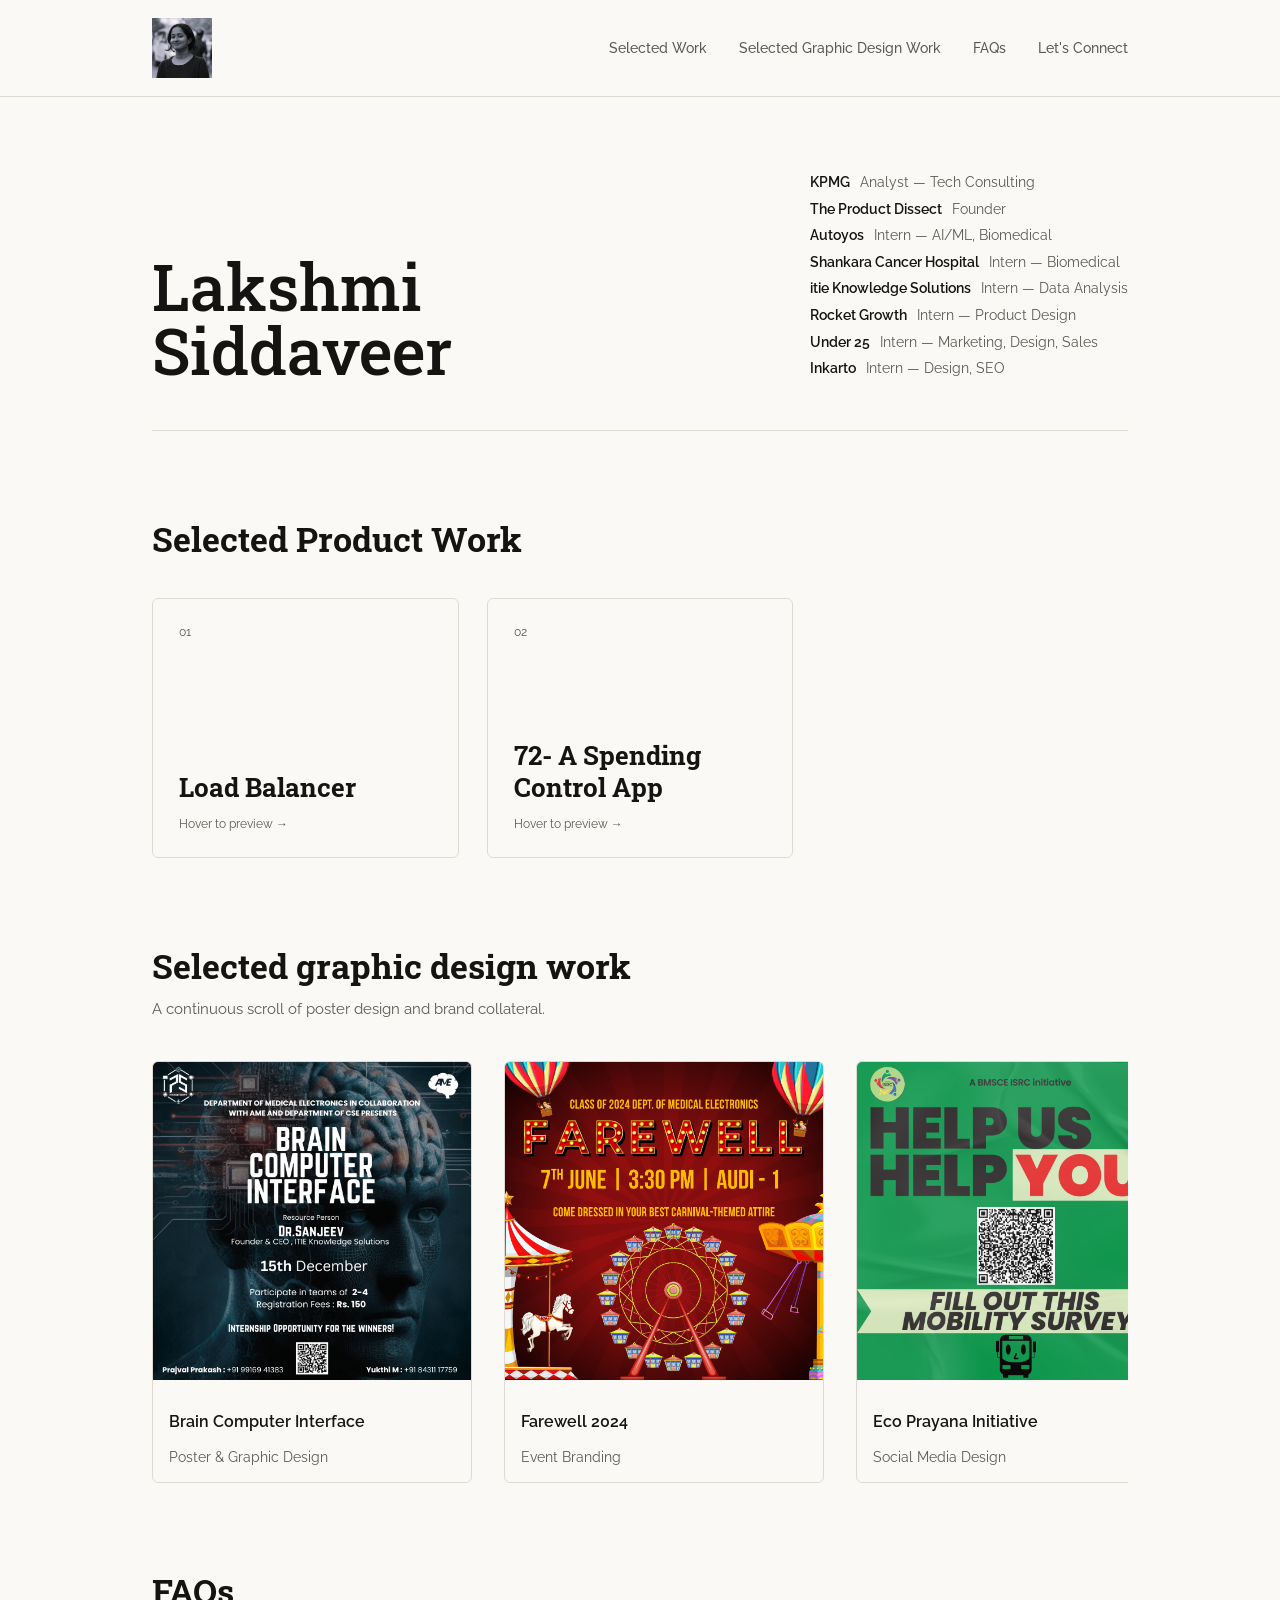
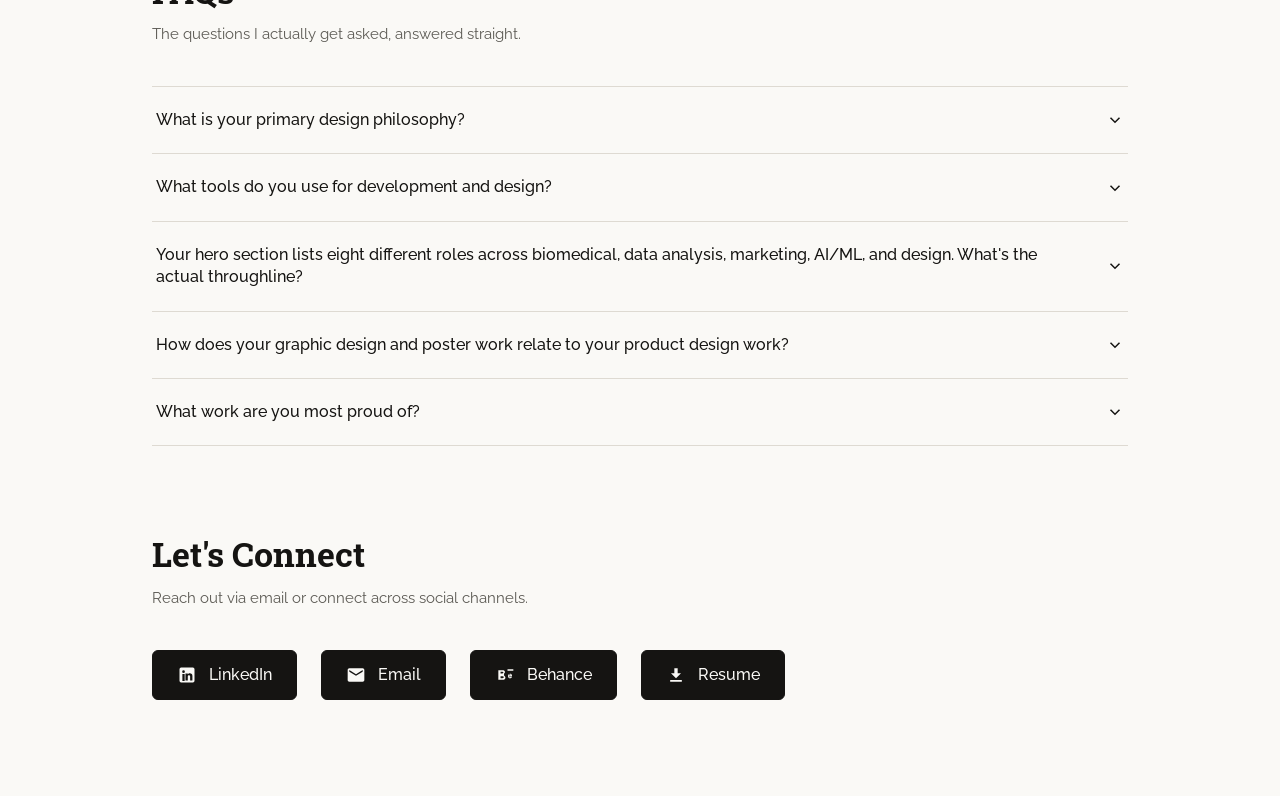
==== index.html @ 2d93d5b4 "Add hover-reveal tagline animation to nav logo" ====
<!doctype html>
<html lang="en">
  <head>
    <meta charset="UTF-8" />
    <meta name="viewport" content="width=device-width, initial-scale=1.0" />
    <title>Lakshmi Siddaveer Portfolio</title>
    <link rel="preconnect" href="https://fonts.googleapis.com" />
    <link rel="preconnect" href="https://fonts.gstatic.com" crossorigin />
    <link
      href="https://fonts.googleapis.com/css2?family=Raleway:wght@400;500;600&family=Roboto+Slab:wght@400;500;700&display=swap"
      rel="stylesheet"
    />
    <link
      href="https://fonts.googleapis.com/css2?family=Raleway:wght@400;500;600&family=Roboto+Slab:wght@400;500;700&family=Swanky+and+Moo+Moo&display=swap"
      rel="stylesheet"
    />
    <style>
      :root {
        --paper: #faf9f6;
        --ink: #151412;
        --ink-soft: #5c5a54;
        --line: #dedad2;
        --card-back: #141311;
        --card-back-ink: #f2efe9;
        --signal: #2e4bff;
        --overlay: rgba(15, 14, 12, 0.55);
        --modal-bg: #ffffff;
        --radius: 6px;
        --font-display: "Roboto Slab", Georgia, "Times New Roman", serif;
        --font-ui: "Raleway", -apple-system, "Segoe UI", sans-serif;
        --carousel-scroll-duration: 40s;
        --carousel-gap: 2rem;
      }
      @media (prefers-color-scheme: dark) {
        :root:not([data-theme="light"]) {
          --paper: #141311;
          --ink: #f2efe9;
          --ink-soft: #b7b3aa;
          --line: #302e29;
          --card-back: #faf9f6;
          --card-back-ink: #151412;
          --overlay: rgba(0, 0, 0, 0.7);
          --modal-bg: #211f1c;
        }
      }
      :root[data-theme="dark"] {
        --paper: #141311;
        --ink: #f2efe9;
        --ink-soft: #b7b3aa;
        --line: #302e29;
        --card-back: #faf9f6;
        --card-back-ink: #151412;
        --overlay: rgba(0, 0, 0, 0.7);
        --modal-bg: #211f1c;
      }

      * {
        box-sizing: border-box;
      }
      html,
      body {
        margin: 0;
        padding: 0;
        scroll-behavior: smooth;
      }
      body {
        background: var(--paper);
        color: var(--ink);
        font-family: var(--font-ui);
        min-height: 100vh;
        overflow-x: hidden;
      }

      /* ---------- Sound bar (audio-playing indicator) ---------- */
      .sound-bar {
        position: fixed;
        top: 0;
        left: 0;
        width: 100%;
        height: 3px;
        background: linear-gradient(90deg, #ff6ec4, #ff9a56, #ff6ec4);
        background-size: 200% 100%;
        transform-origin: top;
        transform: scaleY(0);
        opacity: 0;
        transition:
          transform 0.3s ease,
          opacity 0.3s ease;
        z-index: 300;
        pointer-events: none;
      }
      .sound-bar.is-active {
        transform: scaleY(1);
        opacity: 1;
        animation: soundBarShimmer 1.4s linear infinite;
      }
      @keyframes soundBarShimmer {
        0% {
          background-position: 0% 50%;
        }
        100% {
          background-position: 200% 50%;
        }
      }

      /* ---------- Nav ---------- */
      .nav {
        position: sticky;
        top: 0;
        z-index: 150;
        background: var(--paper);
        border-bottom: 1px solid var(--line);
      }
      .nav-inner {
        max-width: 1040px;
        margin: 0 auto;
        padding: 18px 32px;
        display: flex;
        align-items: center;
        justify-content: space-between;
        position: relative;
      }
      @media (max-width: 600px) {
        .nav-inner {
          padding: 16px 20px;
        }
      }
      .nav-logo {
        font-family: var(--font-display);
        font-weight: 700;
        font-size: 18px;
        color: var(--ink);
        text-decoration: none;
        flex-shrink: 0;
      }
      .nav-logo img {
        height: 60px;
        width: auto;
        display: block;
      }
      .nav-logo img {
  -webkit-touch-callout: none;
  -webkit-user-select: none;
  user-select: none;
  -webkit-user-drag: none;
  pointer-events: none;
}
      .logo-hover-group {
        position: relative;
        display: flex;
        align-items: center;
      }
      .nav-tagline.is-shown {
        margin-left: 14px;
        opacity: 1;
        transform: translateX(0) scale(1);
        filter: blur(0px);
        letter-spacing: 2px;
      }
      .nav-tagline {
        position: absolute;
        left: 100%;
        margin-left: -6px;
        font-family: "Swanky and Moo Moo", cursive;
        font-size: 20px;
        color: #ffffff;
        white-space: nowrap;
        pointer-events: none;
        opacity: 0;
        transform: translateX(-10px) scale(0.95);
        filter: blur(8px);
        letter-spacing: 1px;
        transition: all 0.6s cubic-bezier(0.16, 1, 0.3, 1);
      }
      .logo-hover-group:hover .nav-tagline {
        margin-left: 14px;
        opacity: 1;
        transform: translateX(0) scale(1);
        filter: blur(0px);
        letter-spacing: 2px;
      }

      .nav-links {
        display: flex;
        align-items: center;
        gap: 32px;
      }
      .nav-link {
        font-family: var(--font-ui);
        font-size: 14px;
        font-weight: 500;
        color: var(--ink-soft);
        text-decoration: none;
        transition: color 0.2s ease;
        white-space: nowrap;
      }
      .nav-link:hover,
      .nav-link:focus-visible {
        color: var(--signal);
      }
      .nav-toggle {
        display: none;
        flex-direction: column;
        justify-content: center;
        gap: 5px;
        width: 32px;
        height: 32px;
        background: none;
        border: none;
        cursor: pointer;
        padding: 0;
        flex-shrink: 0;
      }
      .nav-toggle span {
        display: block;
        width: 100%;
        height: 2px;
        background: var(--ink);
        border-radius: 2px;
        transition:
          transform 0.3s ease,
          opacity 0.3s ease;
      }
      .nav-toggle.is-open span:nth-child(1) {
        transform: translateY(7px) rotate(45deg);
      }
      .nav-toggle.is-open span:nth-child(2) {
        opacity: 0;
      }
      .nav-toggle.is-open span:nth-child(3) {
        transform: translateY(-7px) rotate(-45deg);
      }
      @media (max-width: 768px) {
        .nav-toggle {
          display: flex;
        }
        .nav-links {
          position: absolute;
          top: 100%;
          left: 0;
          right: 0;
          flex-direction: column;
          align-items: flex-start;
          gap: 0;
          background: var(--paper);
          border-bottom: 1px solid var(--line);
          max-height: 0;
          overflow: hidden;
          transition: max-height 0.32s ease;
        }
        .nav-links.is-open {
          max-height: 280px;
        }
        .nav-link {
          width: 100%;
          padding: 14px 20px;
          border-top: 1px solid var(--line);
        }
      }

      .page {
        max-width: 1040px;
        margin: 0 auto;
        padding: 0 32px 96px;
      }
      @media (max-width: 600px) {
        .page {
          padding: 0 20px 80px;
        }
      }

      section {
        padding-top: 88px;
        scroll-margin-top: 100px;
      }
      section:first-of-type {
        padding-top: 72px;
      }

      /* ---------- Hero ---------- */
      .hero {
        display: flex;
        justify-content: space-between;
        align-items: flex-end;
        gap: 40px;
        flex-wrap: wrap;
        border-bottom: 1px solid var(--line);
        padding-bottom: 48px;
      }
      .hero h1 {
        font-family: var(--font-display);
        font-weight: 500;
        font-size: clamp(40px, 6vw, 64px);
        margin: 0;
        line-height: 1;
      }
      .hero-side {
        display: flex;
        flex-direction: column;
        align-items: flex-start;
      }
      .hero-roles {
        font-size: 14px;
        line-height: 1.9;
      }
      .hero-roles .role-row {
        display: flex;
        gap: 10px;
      }
      .hero-roles .org {
        font-weight: 600;
        min-width: 10px;
      }
      .hero-roles .title {
        color: var(--ink-soft);
      }
      .audio-player {
        display: flex;
        align-items: center;
        gap: 10px;
        margin-top: 18px;
      }
      .audio-toggle {
        width: 36px;
        height: 36px;
        border-radius: 50%;
        border: 1px solid var(--line);
        background: none;
        color: var(--ink);
        display: flex;
        align-items: center;
        justify-content: center;
        cursor: pointer;
        flex-shrink: 0;
        transition:
          border-color 0.2s ease,
          background 0.2s ease;
      }
      .audio-toggle:hover {
        border-color: var(--signal);
      }
      .audio-toggle svg {
        width: 14px;
        height: 14px;
      }
      .audio-label {
        font-size: 12px;
        color: var(--ink-soft);
      }

      /* ---------- Section heads ---------- */
      .section-head {
        margin-bottom: 40px;
        max-width: 520px;
      }
      .section-head h2 {
        font-family: var(--font-display);
        font-weight: 700;
        font-size: clamp(26px, 4vw, 34px);
        line-height: 1.15;
        margin: 0 0 12px;
      }
      .section-head p {
        font-size: 15px;
        line-height: 1.6;
        color: var(--ink-soft);
        margin: 0;
      }

      /* ---------- Selected work grid ---------- */
      .grid {
        display: grid;
        grid-template-columns: repeat(3, 1fr);
        gap: 28px;
      }
      @media (max-width: 860px) {
        .grid {
          grid-template-columns: repeat(2, 1fr);
        }
      }
      @media (max-width: 600px) {
        .grid {
          grid-template-columns: 1fr;
        }
      }

      .card-scene {
        perspective: 1400px;
        height: 260px;
      }

      .card {
        position: relative;
        width: 100%;
        height: 100%;
        text-align: left;
        transform-style: preserve-3d;
        transition: transform 0.65s cubic-bezier(0.25, 0.8, 0.25, 1);
        cursor: pointer;
      }
      .card-scene:hover .card,
      .card-scene:focus-within .card {
        transform: rotateY(180deg);
      }

      .card-face {
        position: absolute;
        inset: 0;
        -webkit-backface-visibility: hidden;
        backface-visibility: hidden;
        border-radius: var(--radius);
        padding: 26px;
        display: flex;
        flex-direction: column;
        justify-content: space-between;
      }

      .card-front {
        background: var(--paper);
        border: 1px solid var(--line);
      }
      .card-front .kicker {
        font-size: 12px;
        color: var(--ink-soft);
      }
      .card-front .name {
        font-family: var(--font-display);
        font-weight: 700;
        font-size: 26px;
        line-height: 1.2;
        margin-top: auto;
      }
      .card-front .hint {
        font-size: 12px;
        color: var(--ink-soft);
        margin-top: 14px;
      }

      .card-back {
        background: var(--card-back);
        color: var(--card-back-ink);
        transform: rotateY(180deg);
        border: 1px solid var(--card-back);
      }
      .card-back .field-label {
        font-size: 11px;
        color: color-mix(in srgb, var(--card-back-ink) 55%, transparent);
        margin-bottom: 6px;
      }
      .card-back .domain {
        font-family: var(--font-display);
        font-size: 19px;
        line-height: 1.35;
        margin-bottom: 22px;
      }
      .card-back .role {
        font-size: 14px;
        line-height: 1.5;
        color: color-mix(in srgb, var(--card-back-ink) 85%, transparent);
      }
      .card-back .open-hint {
        font-size: 12px;
        color: color-mix(in srgb, var(--card-back-ink) 60%, transparent);
        margin-top: auto;
        padding-top: 14px;
      }

      /* ---------- Posters Carousel ---------- */
      .carousel {
        position: relative;
        width: 100%;
        overflow: hidden;
        scrollbar-width: none;
        -ms-overflow-style: none;
      }
      .carousel::-webkit-scrollbar {
        display: none;
      }
      .carousel-track {
        display: flex;
        gap: var(--carousel-gap);
        animation: scroll-left var(--carousel-scroll-duration) linear infinite;
        width: fit-content;
      }
      .carousel-track.paused {
        animation-play-state: paused;
      }
      @keyframes scroll-left {
        0% {
          transform: translateX(0);
        }
        100% {
          transform: translateX(calc(-50% - var(--carousel-gap) / 2));
        }
      }
      .carousel-item {
        flex: 0 0 auto;
        width: 320px;
        background-color: var(--paper);
        border-radius: var(--radius);
        overflow: hidden;
        border: 1px solid var(--line);
        transition:
          transform 150ms ease-in-out,
          box-shadow 150ms ease-in-out;
      }
      @media (max-width: 768px) {
        .carousel-item {
          width: 260px;
        }
      }
      .carousel-item img {
        width: 100%;
        height: auto;
        object-fit: cover;
        object-position: center;
        display: block;
      }
      .carousel-item-info {
        padding: 1rem;
        text-align: left;
      }
      .carousel-item-title {
        font-size: 1rem;
        font-weight: 600;
        color: var(--ink);
      }
      .carousel-item-tag {
        font-size: 0.85rem;
        color: var(--ink-soft);
      }
      .carousel-item:hover {
        transform: translateY(-4px);
        box-shadow: 0 8px 24px rgba(0, 0, 0, 0.12);
      }

      /* ---------- Contact Section ---------- */
      .contact-buttons {
        display: flex;
        flex-wrap: wrap;
        gap: 1.5rem;
      }
      @media (max-width: 600px) {
        .contact-buttons {
          flex-direction: column;
        }
      }
      .btn {
        display: inline-flex;
        align-items: center;
        justify-content: center;
        padding: 0.875rem 1.5rem;
        border-radius: var(--radius);
        border: 1px solid var(--ink);
        background-color: var(--ink);
        color: var(--paper);
        font-size: 1rem;
        font-weight: 500;
        text-decoration: none;
        cursor: pointer;
        transition: all 250ms ease-in-out;
        gap: 0.75rem;
      }
      .btn:hover {
        background-color: var(--signal);
        border-color: var(--signal);
        color: #ffffff;
        transform: translateY(-2px);
      }
      .btn-icon {
        width: 1.25rem;
        height: 1.25rem;
        flex-shrink: 0;
      }

      /* ---------- Modal ---------- */
      .overlay {
        position: fixed;
        inset: 0;
        background: var(--overlay);
        display: flex;
        align-items: center;
        justify-content: center;
        padding: 24px;
        opacity: 0;
        visibility: hidden;
        transition: opacity 0.28s ease;
        z-index: 200;
      }
      .overlay.is-open {
        opacity: 1;
        visibility: visible;
      }

      .modal {
        background: var(--modal-bg);
        color: var(--ink);
        width: 100%;
        max-width: 560px;
        max-height: 80vh;
        border-radius: var(--radius);
        border: 1px solid var(--line);
        box-shadow: 0 24px 60px rgba(0, 0, 0, 0.35);
        display: flex;
        flex-direction: column;
        transform: scale(0.94);
        opacity: 0;
        transition:
          transform 0.32s cubic-bezier(0.2, 0.8, 0.2, 1),
          opacity 0.28s ease;
      }
      .overlay.is-open .modal {
        transform: scale(1);
        opacity: 1;
      }

      .modal-head {
        display: flex;
        align-items: flex-start;
        justify-content: space-between;
        gap: 20px;
        padding: 28px 30px 18px;
        border-bottom: 1px solid var(--line);
        flex-shrink: 0;
      }
      .modal-head .kicker {
        font-size: 12px;
        color: var(--ink-soft);
        margin-bottom: 8px;
      }
      .modal-head h3 {
        font-family: var(--font-display);
        font-weight: 700;
        font-size: 24px;
        margin: 0;
        line-height: 1.2;
      }
      .modal-close {
        background: none;
        border: 1px solid var(--line);
        border-radius: 50%;
        width: 32px;
        height: 32px;
        flex-shrink: 0;
        display: flex;
        align-items: center;
        justify-content: center;
        cursor: pointer;
        color: var(--ink);
        font-size: 16px;
        line-height: 1;
        transition:
          border-color 0.2s ease,
          transform 0.2s ease;
      }
      .modal-close:hover {
        border-color: var(--signal);
        transform: rotate(90deg);
      }
      .modal-close:focus-visible,
      .card:focus-visible {
        outline: 2px solid var(--signal);
        outline-offset: 2px;
      }

      .modal-body {
        overflow-y: auto;
        padding: 24px 30px 30px;
      }

      .modal-section {
        margin-bottom: 22px;
      }
      .modal-section:last-child {
        margin-bottom: 0;
      }
      .modal-section h4 {
        font-family: var(--font-display);
        font-weight: 700;
        font-size: 20px;
        color: var(--ink);
        margin: 0 0 14px;
      }
      .modal-section p {
        font-size: 14.5px;
        line-height: 1.7;
        color: var(--ink);
        margin: 0 0 14px;
      }
      .modal-section p:last-child {
        margin-bottom: 0;
      }
      .modal-section ul {
        margin: 0 0 14px;
        padding-left: 20px;
      }
      .modal-section li {
        font-size: 14.5px;
        line-height: 1.65;
        color: var(--ink);
        margin-bottom: 8px;
      }
      .modal-section img {
        width: 100%;
        border-radius: var(--radius);
        margin: 4px 0 22px;
        display: block;
      }
      .modal-section .modal-link {
        display: inline-flex;
        align-items: center;
        gap: 8px;
        padding: 10px 18px;
        border-radius: var(--radius);
        border: 1px solid var(--ink);
        background: var(--ink);
        color: var(--paper);
        font-size: 13.5px;
        font-weight: 500;
        text-decoration: none;
        transition:
          background 0.2s ease,
          border-color 0.2s ease,
          transform 0.2s ease;
      }
      .modal-section .modal-link:hover {
        background: var(--signal);
        border-color: var(--signal);
        color: #fff;
        transform: translateY(-1px);
      }
      .modal-section video {
        width: 100%;
        border-radius: var(--radius);
        margin: 4px 0 22px;
        display: block;
      }
      /* ---------- FAQ ---------- */
      .faq-list {
        border-top: 1px solid var(--line);
      }
      .faq-item {
        border-bottom: 1px solid var(--line);
      }
      .faq-question {
        width: 100%;
        background: none;
        border: none;
        font-family: var(--font-ui);
        color: var(--ink);
        text-align: left;
        display: flex;
        align-items: center;
        justify-content: space-between;
        gap: 20px;
        padding: 22px 4px;
        cursor: pointer;
      }
      .faq-question .q-text {
        font-size: 16px;
        font-weight: 500;
        line-height: 1.4;
      }
      .faq-question:focus-visible {
        outline: 2px solid var(--signal);
        outline-offset: 4px;
      }
      .faq-chevron {
        flex-shrink: 0;
        width: 18px;
        height: 18px;
        transition: transform 0.32s cubic-bezier(0.2, 0.8, 0.2, 1);
      }
      .faq-item.is-open .faq-chevron {
        transform: rotate(180deg);
      }

      .faq-answer-wrap {
        display: grid;
        grid-template-rows: 0fr;
        transition: grid-template-rows 0.36s cubic-bezier(0.2, 0.8, 0.2, 1);
      }
      .faq-item.is-open .faq-answer-wrap {
        grid-template-rows: 1fr;
      }
      .faq-answer-inner {
        overflow: hidden;
      }
      .faq-answer {
        font-size: 14.5px;
        line-height: 1.7;
        color: var(--ink-soft);
        max-width: 620px;
        margin: 0;
        padding: 0 4px 24px;
      }

      @media (prefers-reduced-motion: reduce) {
        .card,
        .overlay,
        .modal,
        .modal-close,
        .faq-chevron,
        .faq-answer-wrap,
        .carousel-track {
          transition: none !important;
          animation: none !important;
        }
        .sound-bar.is-active {
          animation: none !important;
        }
        .nav-tagline {
          transition: opacity 0.15s ease !important;
          filter: none !important;
          transform: none !important;
        }
      }
    </style>
  </head>
  <body>
    <div class="sound-bar" id="soundBar"></div>

    <nav class="nav" id="mainNav">
      <div class="nav-inner">
        <!-- <a href="#top" class="nav-logo">LS</a> -->
        <div class="logo-hover-group">
          <a href="#top" class="nav-logo">
            <img src="src\WithoutIDCardBW.png" alt="Lakshmi Siddaveer logo"oncontextmenu="return false;" />
          </a>
          <span class="nav-tagline" id="navTagline"
            >Let's Build Cool Stuff!</span
          >
        </div>
        <button
          class="nav-toggle"
          id="navToggle"
          aria-label="Toggle menu"
          aria-expanded="false"
        >
          <span></span><span></span><span></span>
        </button>
        <div class="nav-links" id="navLinks">
          <a href="#work" class="nav-link">Selected Work</a>
          <a href="#posters" class="nav-link">Selected Graphic Design Work</a>
          <a href="#faq" class="nav-link">FAQs</a>
          <a href="#contact" class="nav-link">Let's Connect</a>
        </div>
      </div>
    </nav>

    <div class="page">
      <section class="hero" id="top">
        <h1>Lakshmi<br />Siddaveer</h1>
        <!-- <div class="audio-player">
            <button
              class="audio-toggle"
              id="audioToggle"
              aria-label="Play audio intro"
            >
              <svg class="icon-play" viewBox="0 0 24 24" fill="currentColor">
                <path d="M8 5v14l11-7z" />
              </svg>
              <svg
                class="icon-pause"
                viewBox="0 0 24 24"
                fill="currentColor"
                style="display: none"
              >
                <path d="M6 5h4v14H6zM14 5h4v14h-4z" />
              </svg>
            </button>
            <span class="audio-label">Audio intro</span>
            <audio
              id="audioEl"
              src="src\Welcome to my portfolio.ogg"
              preload="none"
            ></audio>
          </div> -->
        <div class="hero-side">
          <div class="hero-roles" id="heroRoles"></div>
        </div>
      </section>

      <!-- Selected Work Section -->
      <section id="work">
        <div class="section-head">
          <h2>Selected Product Work</h2>
          <p></p>
        </div>
        <div class="grid" id="cardGrid"></div>
      </section>

      <!-- Posters Scroll Feature from Website B -->
      <section id="posters">
        <div class="section-head">
          <h2>Selected graphic design work</h2>
          <p>A continuous scroll of poster design and brand collateral.</p>
        </div>
        <div class="carousel" id="carousel">
          <div class="carousel-track" id="carouselTrack">
            <article class="carousel-item">
              <img
                src="src/bci insta.png"
                alt="Brain Computer Interface poster design"
              />
              <div class="carousel-item-info">
                <h3 class="carousel-item-title">Brain Computer Interface</h3>
                <span class="carousel-item-tag">Poster & Graphic Design</span>
              </div>
            </article>

            <article class="carousel-item">
              <img
                src="src/Farewell2024.png"
                alt="Farewell 2024 event graphic poster design"
              />
              <div class="carousel-item-info">
                <h3 class="carousel-item-title">Farewell 2024</h3>
                <span class="carousel-item-tag">Event Branding</span>
              </div>
            </article>

            <article class="carousel-item">
              <img
                src="src/social media.png"
                alt="Eco Prayana Initiative poster"
              />
              <div class="carousel-item-info">
                <h3 class="carousel-item-title">Eco Prayana Initiative</h3>
                <span class="carousel-item-tag">Social Media Design</span>
              </div>
            </article>

            <article class="carousel-item">
              <img
                src="src/codingdrone.png"
                alt="Coding Drone promotional poster design"
              />
              <div class="carousel-item-info">
                <h3 class="carousel-item-title">Coding Drone</h3>
                <span class="carousel-item-tag">Poster Design</span>
              </div>
            </article>

            <article class="carousel-item">
              <img
                src="src/HSP insta copy.png"
                alt="Healthcare Startup Pitch graphic design poster"
              />
              <div class="carousel-item-info">
                <h3 class="carousel-item-title">Healthcare Startup Pitch</h3>
                <span class="carousel-item-tag">Brand Collateral</span>
              </div>
            </article>

            <article class="carousel-item">
              <img
                src="src/thanksgiving.png"
                alt="Thanksgiving event poster graphic design"
              />
              <div class="carousel-item-info">
                <h3 class="carousel-item-title">Thanksgiving</h3>
                <span class="carousel-item-tag">Social Media & Event</span>
              </div>
            </article>

            <article class="carousel-item">
              <img src="src/mrutsav.png" alt="Mr Utsav graphic design poster" />
              <div class="carousel-item-info">
                <h3 class="carousel-item-title">Mr Utsav</h3>
                <span class="carousel-item-tag">Poster Design</span>
              </div>
            </article>

            <article class="carousel-item">
              <img
                src="src/ROCKRISEQUEST.png"
                alt="Rockrise Quest social media poster design"
              />
              <div class="carousel-item-info">
                <h3 class="carousel-item-title">Rockrise Quest</h3>
                <span class="carousel-item-tag">Social Media Campaign</span>
              </div>
            </article>
          </div>
        </div>
      </section>

      <!-- FAQ Section -->
      <section id="faq">
        <div class="section-head">
          <h2>FAQs</h2>
          <p>The questions I actually get asked, answered straight.</p>
        </div>
        <div class="faq-list" id="faqList"></div>
      </section>

      <!-- Contact Feature from Website B -->
      <section id="contact">
        <div class="section-head">
          <h2>Let's Connect</h2>
          <p>Reach out via email or connect across social channels.</p>
        </div>
        <div class="contact-buttons">
          <a
            href="https://www.linkedin.com/in/lakshmi-siddaveer"
            class="btn"
            target="_blank"
            rel="noopener noreferrer"
            aria-label="Connect on LinkedIn"
          >
            <svg class="btn-icon" viewBox="0 0 24 24" fill="currentColor">
              <path
                d="M19 3a2 2 0 0 1 2 2v14a2 2 0 0 1-2 2H5a2 2 0 0 1-2-2V5a2 2 0 0 1 2-2h14m-.5 15.5v-5.3a3.26 3.26 0 0 0-3.26-3.26c-.85 0-1.84.52-2.28 1.3v-1.11h-2.79v8.37h2.79v-4.93c0-.77.62-1.4 1.39-1.4a1.4 1.4 0 0 1 1.4 1.4v4.93h2.75M6.46 10.9v8.37H9.2V10.9H6.46M7.83 6.4a1.6 1.6 0 1 0 1.6 1.6 1.6 1.6 0 0 0-1.6-1.6z"
              />
            </svg>
            <span>LinkedIn</span>
          </a>

          <a
            href="mailto:lakshmisiddaveer@gmail.com"
            class="btn"
            aria-label="Send an email"
          >
            <svg class="btn-icon" viewBox="0 0 24 24" fill="currentColor">
              <path
                d="M20 4H4c-1.1 0-1.99.9-1.99 2L2 18c0 1.1.9 2 2 2h16c1.1 0 2-.9 2-2V6c0-1.1-.9-2-2-2zm0 4l-8 5-8-5V6l8 5 8-5v2z"
              />
            </svg>
            <span>Email</span>
          </a>

          <a
            href="https://behance.net/lakshmisiddave"
            class="btn"
            target="_blank"
            rel="noopener noreferrer"
            aria-label="View portfolio on Behance"
          >
            <svg class="btn-icon" viewBox="0 0 24 24" fill="currentColor">
              <path
                d="M22 7h-7V5h7v2zm-1.72 5.03c-.22-.98-.94-1.68-2.2-1.68-1.57 0-2.42 1.19-2.42 2.76 0 1.62.88 2.76 2.45 2.76 1.1 0 1.88-.54 2.15-1.55h-1.68c-.12.33-.37.52-.77.52-.61 0-1.02-.45-1.05-1.16h3.58c.02-.19.04-.45.04-.65 0-.32-.03-.73-.1-1zm-3.53.22c.07-.63.45-1.02.99-1.02.52 0 .88.37.95 1.02h-1.94zM10.84 10.3c.69-.37 1.12-1.03 1.12-1.89 0-1.42-1.08-2.21-2.82-2.21H4v11.6h5.45c1.87 0 3.05-.88 3.05-2.43 0-1.19-.68-2.09-1.66-2.67zM6.65 8.12h2.2c.81 0 1.28.37 1.28.98 0 .63-.49 1.02-1.28 1.02h-2.2V8.12zm2.4 7.74h-2.4v-2.22h2.4c.9 0 1.41.4 1.41 1.1 0 .73-.51 1.12-1.41 1.12z"
              />
            </svg>
            <span>Behance</span>
          </a>

          <a
            href="src/Lakshmi_Siddaveer_Designer_Resume.pdf"
            class="btn"
            download="Lakshmi-Siddaveer-Resume.pdf"
            aria-label="Download resume"
          >
            <svg class="btn-icon" viewBox="0 0 24 24" fill="currentColor">
              <path d="M12 16l-6-6h4V4h4v6h4l-6 6zm-7 2h14v2H5v-2z" />
            </svg>
            <span>Resume</span>
          </a>
        </div>
      </section>
    </div>

    <!-- Modal Overlay -->
    <div class="overlay" id="overlay">
      <div
        class="modal"
        role="dialog"
        aria-modal="true"
        aria-labelledby="modalTitle"
      >
        <div class="modal-head">
          <div class="title-group">
            <div class="kicker" id="modalKicker"></div>
            <h3 id="modalTitle"></h3>
          </div>
          <button class="modal-close" id="modalClose" aria-label="Close">
            &times;
          </button>
        </div>
        <div class="modal-body" id="modalBody"></div>
      </div>
    </div>

    <script>
      /* ---------------- Nav ---------------- */
      const navToggle = document.getElementById("navToggle");
      const navLinks = document.getElementById("navLinks");

      navToggle.addEventListener("click", () => {
        const isOpen = navLinks.classList.toggle("is-open");
        navToggle.classList.toggle("is-open", isOpen);
        navToggle.setAttribute("aria-expanded", String(isOpen));
      });

      navLinks.querySelectorAll(".nav-link").forEach((link) => {
        link.addEventListener("click", () => {
          navLinks.classList.remove("is-open");
          navToggle.classList.remove("is-open");
          navToggle.setAttribute("aria-expanded", "false");
        });
      });
      const navTagline = document.getElementById("navTagline");
      if (navTagline) {
        const text = navTagline.textContent;
        navTagline.innerHTML = text
          .split("")
          .map(
            (ch, i) =>
              `<span style="animation-delay:${i * 0.05}s">${ch === " " ? "&nbsp;" : ch}</span>`,
          )
          .join("");
      }
      const logoHoverGroup = document.querySelector(".logo-hover-group");
      if (logoHoverGroup && navTagline) {
        let taglineHideTimeout;
        logoHoverGroup.addEventListener("click", () => {
          navTagline.classList.add("is-shown");
          clearTimeout(taglineHideTimeout);
          taglineHideTimeout = setTimeout(() => {
            navTagline.classList.remove("is-shown");
          }, 2500);
        });
      }

      /* ---------------- Hero Roles ---------------- */
      const roles = [
        ["KPMG", "Analyst — Tech Consulting"],
        ["The Product Dissect", "Founder"],
        ["Autoyos", "Intern — AI/ML, Biomedical"],
        ["Shankara Cancer Hospital", "Intern — Biomedical"],
        ["itie Knowledge Solutions", "Intern — Data Analysis"],
        ["Rocket Growth", "Intern — Product Design"],
        ["Under 25", "Intern — Marketing, Design, Sales"],
        ["Inkarto", "Intern — Design, SEO"],
      ];

      const heroRoles = document.getElementById("heroRoles");
      if (heroRoles) {
        heroRoles.innerHTML = roles
          .map(
            ([org, title]) => `
              <div class="role-row">
                <div class="org">${org}</div>
                <div class="title">${title}</div>
              </div>
            `,
          )
          .join("");
      }

      /* ---------------- Audio + sound bar ---------------- */
      //   const audioToggle = document.getElementById("audioToggle");
      //   const audioEl = document.getElementById("audioEl");
      //   const iconPlay = audioToggle.querySelector(".icon-play");
      //   const iconPause = audioToggle.querySelector(".icon-pause");
      //   const soundBar = document.getElementById("soundBar");

      //   audioToggle.addEventListener("click", () => {
      //     if (audioEl.paused) {
      //       audioEl.play();
      //       iconPlay.style.display = "none";
      //       iconPause.style.display = "block";
      //       audioToggle.setAttribute("aria-label", "Pause audio intro");
      //       soundBar.classList.add("is-active");
      //     } else {
      //       audioEl.pause();
      //       iconPlay.style.display = "block";
      //       iconPause.style.display = "none";
      //       audioToggle.setAttribute("aria-label", "Play audio intro");
      //       soundBar.classList.remove("is-active");
      //     }
      //   });

      //   audioEl.addEventListener("ended", () => {
      //     iconPlay.style.display = "block";
      //     iconPause.style.display = "none";
      //     audioToggle.setAttribute("aria-label", "Play audio intro");
      //     soundBar.classList.remove("is-active");
      //   });

      /* ---------------- Selected Work ---------------- */
      const projects = [
        {
          name: "Load Balancer",
          domain: "Personal productivity tool",
          role: "Concept, design, build",
          sections: [
            {
              heading1: "Why",
              paragraphs: [
                "To help polymaths avoid organizing fatigue and actually get their tasks done without procrastination.",
                "Polymath's definition is: a person of great and varied learning who achieves deep competence across multiple fields rather than just surface-level awareness.",
                "Imagine there exists a Tony. He loves exploring new ideas and concepts in life. This great habit of curiosity has become a curse. He wants to keep track of all his vast and diverse interests, so he installs apps like Notion and Obsidian and spends days just setting things up. If he didn't do all of that, he'd have used simple to-dos like the built-in ones on his device. But there he can only list items in one dimension, so it gets cluttered fast, no priority-setting for what needs to be done and for which of his interests.",
                "That's where Load Balancer comes in, to fill this gap. I know how polymaths function and behave. How do I know this? I'm a Tony, it's me.",
              ],
              image: {
                src: "src/LoadBalancerConceptSketch.jpeg",
                alt: "Load Balancer concept sketch",
              },
            },
            {
              heading1: "Methodology",
              paragraphs: [
                "Now as polymaths we want some organizing systems, but doing this organising itself shouldn't become a full-time job.",
                "So I designed Load Balancer with 3 categories. Why 3? Why not more? Why no flexibility in allowing more categories?",
                "If we allow that, then it's back to step 0, back to organizing fatigue.",
                "So what are these 3 categories: Tasks (duh), Courses 👀, and Ideas (yeah, because polymaths just cannot stop coming up with new ideas they want to explore, this trait gets coded into their DNA, I guess).",
                "So how would a user's happy path look? Since the industry-standard advice given to polymaths is to not pursue multiple interests but to pursue them one at a time for a good chunk of duration, the user picks a goal and all tasks related to that goal go under the Tasks tab. Often there are things you'd need to learn for this goal, those get listed under Courses. And the Ideas tab is the place to stack away all the billion-dollar ideas that come to the polymath while focusing on one goal.",
              ],
              image: {
                src: "src/LoadBalancerHappyPath.png",
                alt: "Load Balancer three-category structure happy path",
              },
            },
            {
              heading1: "End Results / Deliverable",
              paragraphs: [
                "Some features that are intentionally made, the way they are made:",
              ],
              bullets: [
                "The new-entry button placed at the center of the bottom of the screen, for quick capture.",
                "Easy-to-slide cards for marking off tasks as complete or deleting them, coz no extra energy should be spent here.",
                "Sound effects for each quick capture and card slide, to help boost mood.",
              ],
              video: {
                src: "src/load-balancer.mp4",
                poster: "src/LoadBalancerPoster.png",
                alt: "video of load balancer being demoed",
              },
            },
            {
              heading1: "",
              paragraphs: ["Oh, did I mention, Load Balancer is LIVE!"],
              link: {
                url: "https://load-balancer.github.io/Home/",
                label: "Visit Load Balancer",
              },
            },
            {
              heading1: "Feedback from users",
              heading2: ["What worked:"],
              bullets: [
                "Fast capture and a clean gesture-based interface",
                "Swipe interactions keep the screen uncluttered",
                "Clear separation between the three buckets",
                "Built for speed, and it reads that way to users",
              ],
            },
            {
              heading1: "",
              heading2: [
                "Below are some ways Load Balancer can be improved for the fellow polymaths:",
              ],
              bullets: [
                "Swipe-to-delete has a confirm step but no way to undo after, so one wrong tap loses something for good",
                "No way to snooze a task, so 'not now' and 'failed' feel like the same thing",
                "Saving a task requires a name and a due date upfront, which slows down capture in the exact moment it needs to be instant",
                "Courses only track a date, not actual progress, when most learning isn't a simple done-or-not-done thing",
                "No way to export your data, so everything lives in one browser with no backup",
                "Offline mode isn't fully reliable yet, since there's no service worker behind the install",
                "A leftover configuration issue can cause the app to launch the wrong version after install ",
              ],
            },
          ],
        },
        {
          name: "72- A Spending Control App",
          domain: "Behavioural Fintech · Personal Finance · App",
          role: "Research, Concept, Interface Design, Solo",
          sections: [
            {
              heading1: "Why",
              paragraphs: [
                "I wanted a real way to stop the 'why did I buy this' feeling after late-night scrolling.",
                "Only after intensive research did I find out that this is more nuanced than a simple lack of self control",
              ],
            },
            {
              heading2: "Prilimnary Paper Wireframes",
              image: {
                src: "src/72PaperWireframes.jpeg",
                alt: "A screenshot of figma jam file containing the complete and exhaustive list of all user flows and tasks flows mapped out for 72",
              },
            },

            {
              heading1: "Methodology",
              paragraphs: [
                "This one started personal, but I didn't want to just build off a gut feeling, so I went and read what the research actually says about impulse spending before designing a single screen.",
                "Here's the problem, in plain terms: most impulse-buying tools treat every paused purchase the same way. You add something to cart, the app makes you wait it out, done. But that's flattening two very different things. Sometimes you're buying something you already needed and just got reminded of it. Other times you didn't even know you wanted the thing until an ad put it in front of you. Psychologically, those aren't the same purchase, but tools like Waitzy and Hurdl treat them identically. That felt like the actual gap.",
                "So the app asks you to tag what you're adding the moment you add it. Necessity, if it's something you were going to buy anyway. Feel Good, if it's the scroll-and-suddenly-want-it kind. Necessity gets a light touch. Feel Good is where the friction actually goes, because that's the category where the pull is emotional, not practical.",
                "I also moved the intervention earlier than most tools do. Most apps only make you pause at checkout, but by then some of the emotional pull has already faded on its own. The stronger moment to catch it is right when you first see the item, mid-scroll, mid-ad, mid-'only 2 left.' That's when the trigger actually hits.",
                "One more decision worth explaining: when the cooldown ends, the item doesn't just vanish. It fades into a dimmed state first, then disappears, leaving only the money saved behind. That's a bet that wanting something fades gradually, not all at once, so an abrupt delete might not match how the urge actually dies down. I'll be upfront that this part is a hypothesis, not something I've tested yet. It's the kind of thing I'd want to run a real usability check on before trusting it fully.",
              ],
            },
            {
              heading1: "End Results / Deliverable",
              bullets: [
                "Mapped out the full set of user flows and task flows for the whole experience",
                "Designed one of those flows end to end, from first screen to last",
                "Built every screen using reusable components, not one-off designs",
              ],
            },
            {
              heading2: "Main Onboarding Screens",
              image: {
                src: "src/72Onboarding.png",
                alt: "First paper wireframes for 72",
              },
            },
            {
              heading2: "User flows and Task flows",
              image: {
                src: "src/72UserFlows.png",
                alt: "A screenshot of figma jam file containing the complete and exhaustive list of all user flows and tasks flows mapped out for 72",
              },
            },
            {
              heading2: "Components from 72",
              image: {
                src: "src/72Components.png",
                alt: "A screenshot of figma jam file containing the complete and exhaustive list of all user flows and tasks flows mapped out for 72",
              },
            },
            {
              heading2: "Happy Path Screens",
              image: {
                src: "src/72Happypath.png",
                alt: "A screenshot of figma jam file containing the complete and exhaustive list of all user flows and tasks flows mapped out for 72",
              },
            },
          ],
        },
      ];

      const cardGrid = document.getElementById("cardGrid");
      if (cardGrid) {
        cardGrid.innerHTML = projects
          .map(
            (p, index) => `
              <div class="card-scene">
                <div class="card" data-index="${index}" tabindex="0" role="button" aria-label="${p.name}">
                  <div class="card-face card-front">
                    <div class="kicker">0${index + 1}</div>
                    <div class="name">${p.name}</div>
                    <div class="hint">Hover to preview &rarr;</div>
                  </div>
                  <div class="card-face card-back">
                    <div>
                      <div class="field-label">DOMAIN</div>
                      <div class="domain">${p.domain}</div>
                      <div class="field-label">ROLE</div>
                      <div class="role">${p.role}</div>
                    </div>
                    <div class="open-hint">Click to open write-up &rarr;</div>
                  </div>
                </div>
              </div>
            `,
          )
          .join("");
      }

      /* ---------------- Modal Mechanics ---------------- */
      const overlay = document.getElementById("overlay");
      const modalTitle = document.getElementById("modalTitle");
      const modalKicker = document.getElementById("modalKicker");
      const modalBody = document.getElementById("modalBody");
      const modalClose = document.getElementById("modalClose");

      function openModal(project, index) {
        if (!overlay) return;
        modalKicker.textContent = `0${index + 1} / PROJECT`;
        modalTitle.textContent = project.name;
        modalBody.innerHTML = project.sections
          .map((section) => {
            const heading1 = section.heading1
              ? `<h2>${section.heading1}</h2>`
              : "";
            const heading2 = section.heading2
              ? `<h4>${section.heading2}</h4>`
              : "";
            const paragraphs = (section.paragraphs || [])
              .map((p) => `<p>${p}</p>`)
              .join("");
            const bullets = section.bullets
              ? `<ul>${section.bullets.map((b) => `<li>${b}</li>`).join("")}</ul>`
              : "";
            const image = section.image
              ? `<img src="${section.image.src}" alt="${section.image.alt || ""}">`
              : "";
            const link = section.link
              ? `<a class="modal-link" href="${section.link.url}" target="_blank" rel="noopener noreferrer">${section.link.label}</a>`
              : "";
            const video = section.video
              ? `<video controls playsinline ${section.video.poster ? `poster="${section.video.poster}"` : ""}>
                <source src="${section.video.src}" type="video/mp4">
                </video>`
              : "";
            return `<div class="modal-section">${heading1}${heading2}${paragraphs}${bullets}${image}${link}${video}</div>`;
          })
          .join("");
        overlay.classList.add("is-open");
      }

      function closeModal() {
        if (overlay) overlay.classList.remove("is-open");
      }

      if (cardGrid) {
        cardGrid.addEventListener("click", (e) => {
          const card = e.target.closest(".card");
          if (card) {
            const index = parseInt(card.dataset.index, 10);
            openModal(projects[index], index);
          }
        });

        cardGrid.addEventListener("keydown", (e) => {
          if (e.key === "Enter" || e.key === " ") {
            const card = e.target.closest(".card");
            if (card) {
              e.preventDefault();
              const index = parseInt(card.dataset.index, 10);
              openModal(projects[index], index);
            }
          }
        });
      }

      if (modalClose) modalClose.addEventListener("click", closeModal);
      if (overlay) {
        overlay.addEventListener("click", (e) => {
          if (e.target === overlay) closeModal();
        });
      }
      document.addEventListener("keydown", (e) => {
        if (e.key === "Escape") closeModal();
      });

      /* ---------------- Posters Infinite Scroll ---------------- */
      document.addEventListener("DOMContentLoaded", function () {
        const carousel = document.getElementById("carousel");
        const carouselTrack = document.getElementById("carouselTrack");

        if (carouselTrack) {
          const originalItems = Array.from(carouselTrack.children);
          if (originalItems.length > 0) {
            originalItems.forEach((item) => {
              const clonedItem = item.cloneNode(true);
              clonedItem.classList.add("carousel-track-duplicate");
              carouselTrack.appendChild(clonedItem);
            });
          }

          if (carousel) {
            carousel.addEventListener("mouseenter", () =>
              carouselTrack.classList.add("paused"),
            );
            carousel.addEventListener("mouseleave", () =>
              carouselTrack.classList.remove("paused"),
            );
            carousel.addEventListener("touchstart", () =>
              carouselTrack.classList.add("paused"),
            );
            carousel.addEventListener("touchend", () =>
              carouselTrack.classList.remove("paused"),
            );
          }
        }
      });

      /* ---------------- FAQs Data ---------------- */
      const faqs = [
        {
          q: "What is your primary design philosophy?",
          a: "I focus on human-centered design and system efficiency—cutting out unnecessary complexity so users can focus on what matters.",
        },
        {
          q: "What tools do you use for development and design?",
          a: "Figma for UI/UX design, along with HTML, CSS, JavaScript to build out the prototypes with Claude to code them out quickly. Also proficient with Adobe Photoshop and Adobe Illustrator. ",
        },
        {
          q: "Your hero section lists eight different roles across biomedical, data analysis, marketing, AI/ML, and design. What's the actual throughline?",
          a: "Every one of these was really the same question in a different outfit: how does a system actually work once real people touch it. In biomedical, that meant interviewing traffic police for an app called Booze Buster and healthcare practitioners for a pose-correction prototype, watching where the theory broke against real use. In tech consulting, it's tracing why a business rule fires wrong in an enterprise dispute system. In marketing and SEO, it's watching what actually gets attention versus what should in theory. Design is just the version of this where I get to fix what I find instead of only diagnosing it.",
        },
        {
          q: "How does your graphic design and poster work relate to your product design work? ",
          a: "Branding taught me systems before I knew to call them that. Running design across 8 college fests over 4 years meant building a visual language that had to flex across a theme, a logo, merch, and social posts, while still reading as one consistent brand. That's the same muscle as product design, just pointed at screens instead of posters: set the rules once, then make sure every piece downstream follows them without needing to be redesigned from scratch. The medium changed. The actual skill of building something coherent under constraints didn't",
        },
        {
          q: "What work are you most proud of?",
          a: "Load Balancer, without much competition. Most of what I've built started as an assignment or a brief. This one started as my own actual problem, being a polymath who kept drowning in the tools meant to help me organize. I designed it, shipped it, and then had real people using it point out exactly where it still falls short, like no undo after deleting a task, or courses needing more than just a done-or-not-done state. That feedback stung a little, but it's also the proof that it's a real product being used seriously enough for people to want it better, not just a portfolio piece that looks finished and never gets touched.",
        },
      ];

      /* ---------------- FAQ Render ---------------- */
      const faqList = document.getElementById("faqList");
      if (faqList) {
        faqList.innerHTML = faqs
          .map(
            (item, index) => `
        <div class="faq-item">
          <button class="faq-question" onclick="toggleFaq(${index})">
            <span class="q-text">${item.q}</span>
            <svg class="faq-chevron" viewBox="0 0 24 24" fill="none" stroke="currentColor" stroke-width="2">
              <polyline points="6 9 12 15 18 9"></polyline>
            </svg>
          </button>
          <div class="faq-answer-wrap">
            <div class="faq-answer-inner">
              <p class="faq-answer">${item.a}</p>
            </div>
          </div>
        </div>
      `,
          )
          .join("");
      }

      /* ---------------- FAQ Toggle Helper ---------------- */
      function toggleFaq(index) {
        const items = document.querySelectorAll(".faq-item");
        items[index].classList.toggle("is-open");
      }
    </script>
  </body>
</html>
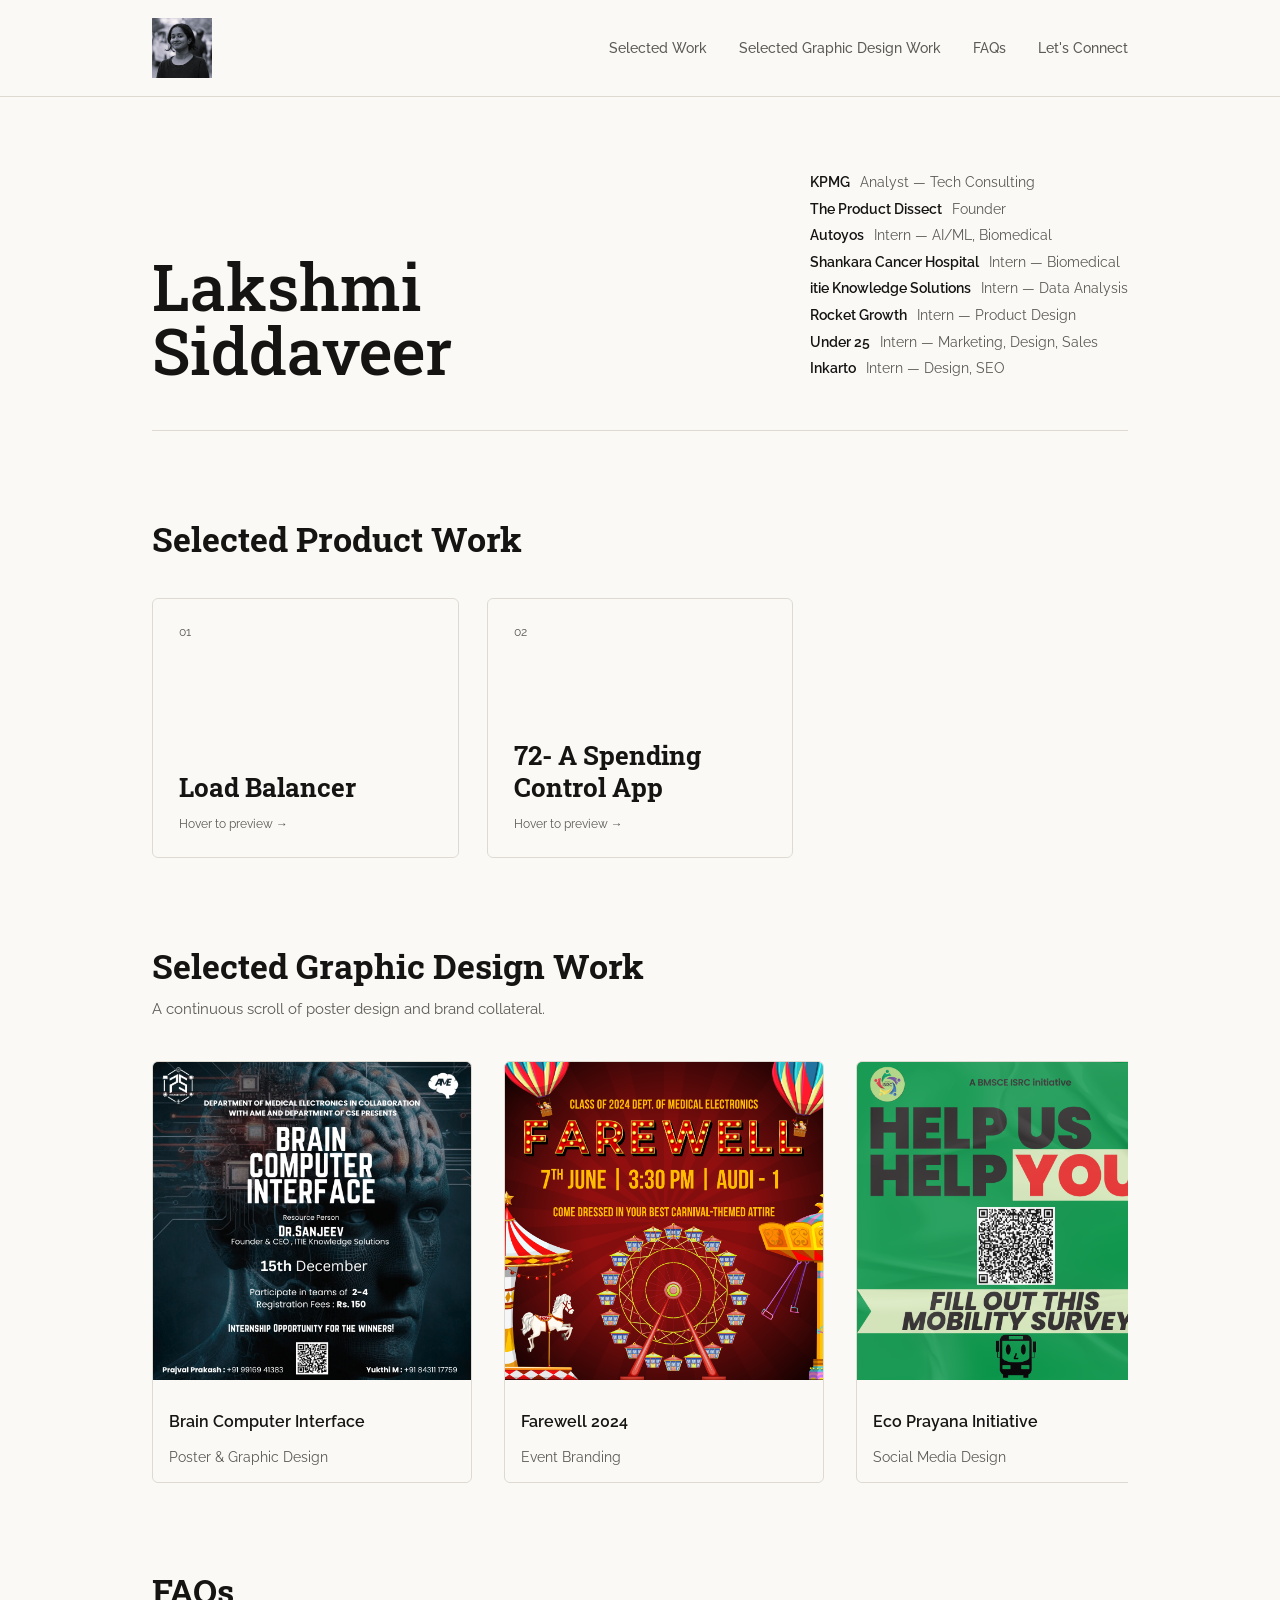
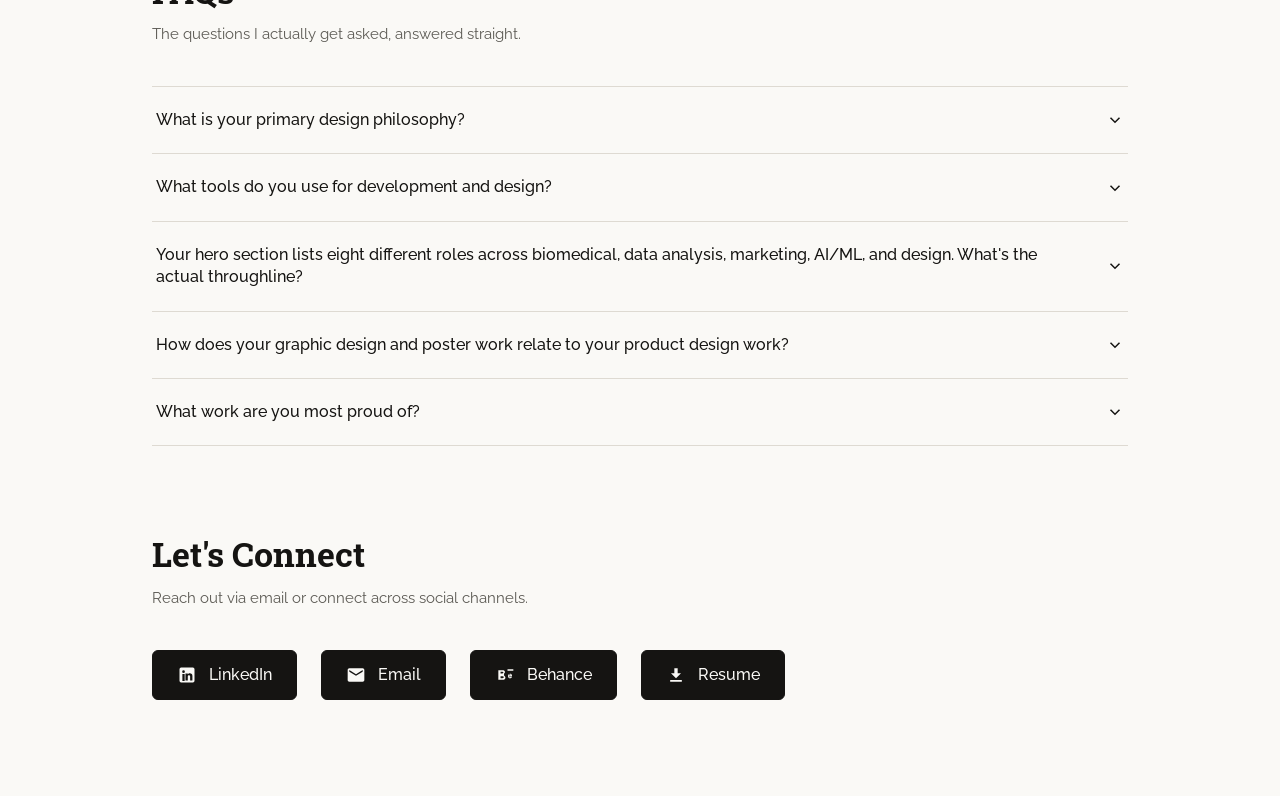
==== commit 8c8c76f0: "changed spelling" ====
--- a/index.html
+++ b/index.html
@@ -893,7 +893,7 @@
       <!-- Posters Scroll Feature from Website B -->
       <section id="posters">
         <div class="section-head">
-          <h2>Selected graphic design work</h2>
+          <h2>Selected Graphic Design Work</h2>
           <p>A continuous scroll of poster design and brand collateral.</p>
         </div>
         <div class="carousel" id="carousel">
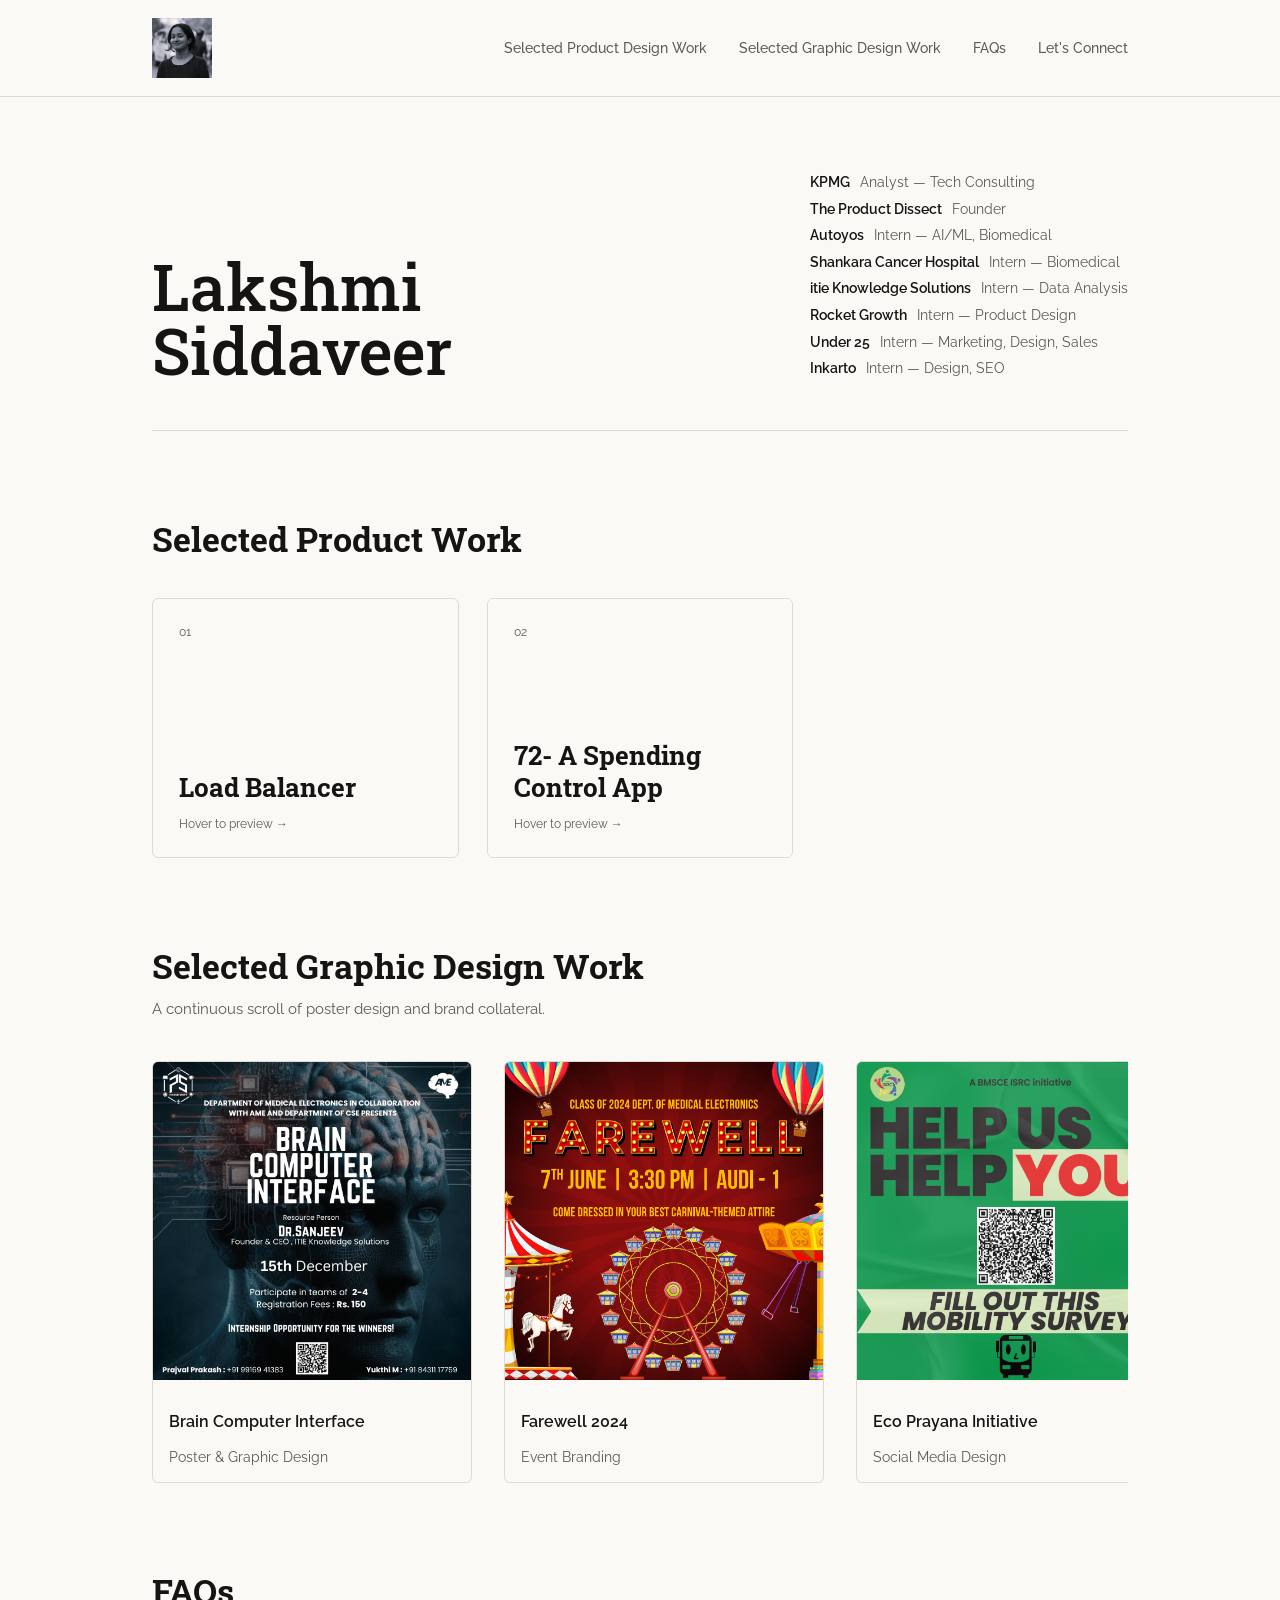
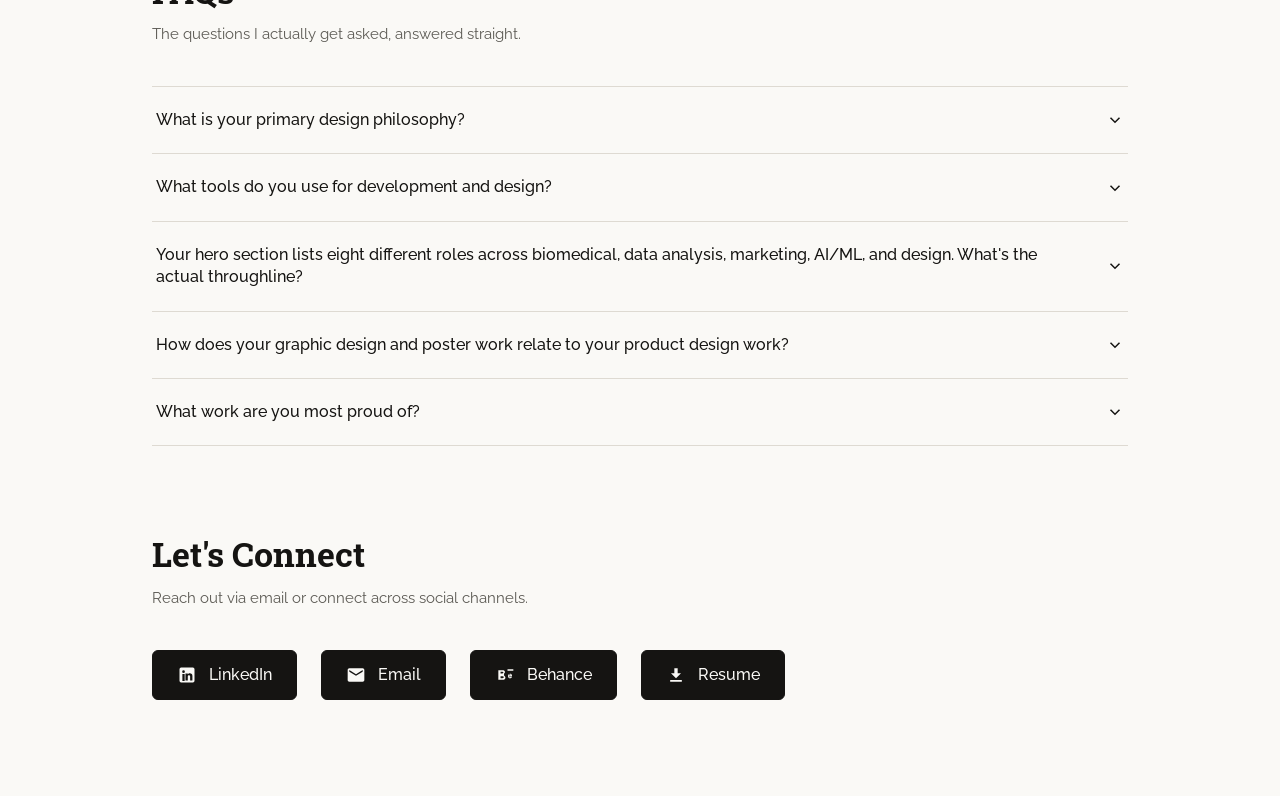
==== commit 8748e927: "added demo video for project 72" ====
--- a/index.html
+++ b/index.html
@@ -840,7 +840,7 @@
           <span></span><span></span><span></span>
         </button>
         <div class="nav-links" id="navLinks">
-          <a href="#work" class="nav-link">Selected Work</a>
+          <a href="#work" class="nav-link">Selected Product Design Work</a>
           <a href="#posters" class="nav-link">Selected Graphic Design Work</a>
           <a href="#faq" class="nav-link">FAQs</a>
           <a href="#contact" class="nav-link">Let's Connect</a>
@@ -1300,6 +1300,11 @@
                 "Designed one of those flows end to end, from first screen to last",
                 "Built every screen using reusable components, not one-off designs",
               ],
+              video: {
+                src: "src/72DemoRecording.mp4",
+                poster: "src/72DemoVideoThumbnail.png",
+                alt: "video of load balancer being demoed",
+              },
             },
             {
               heading2: "Main Onboarding Screens",
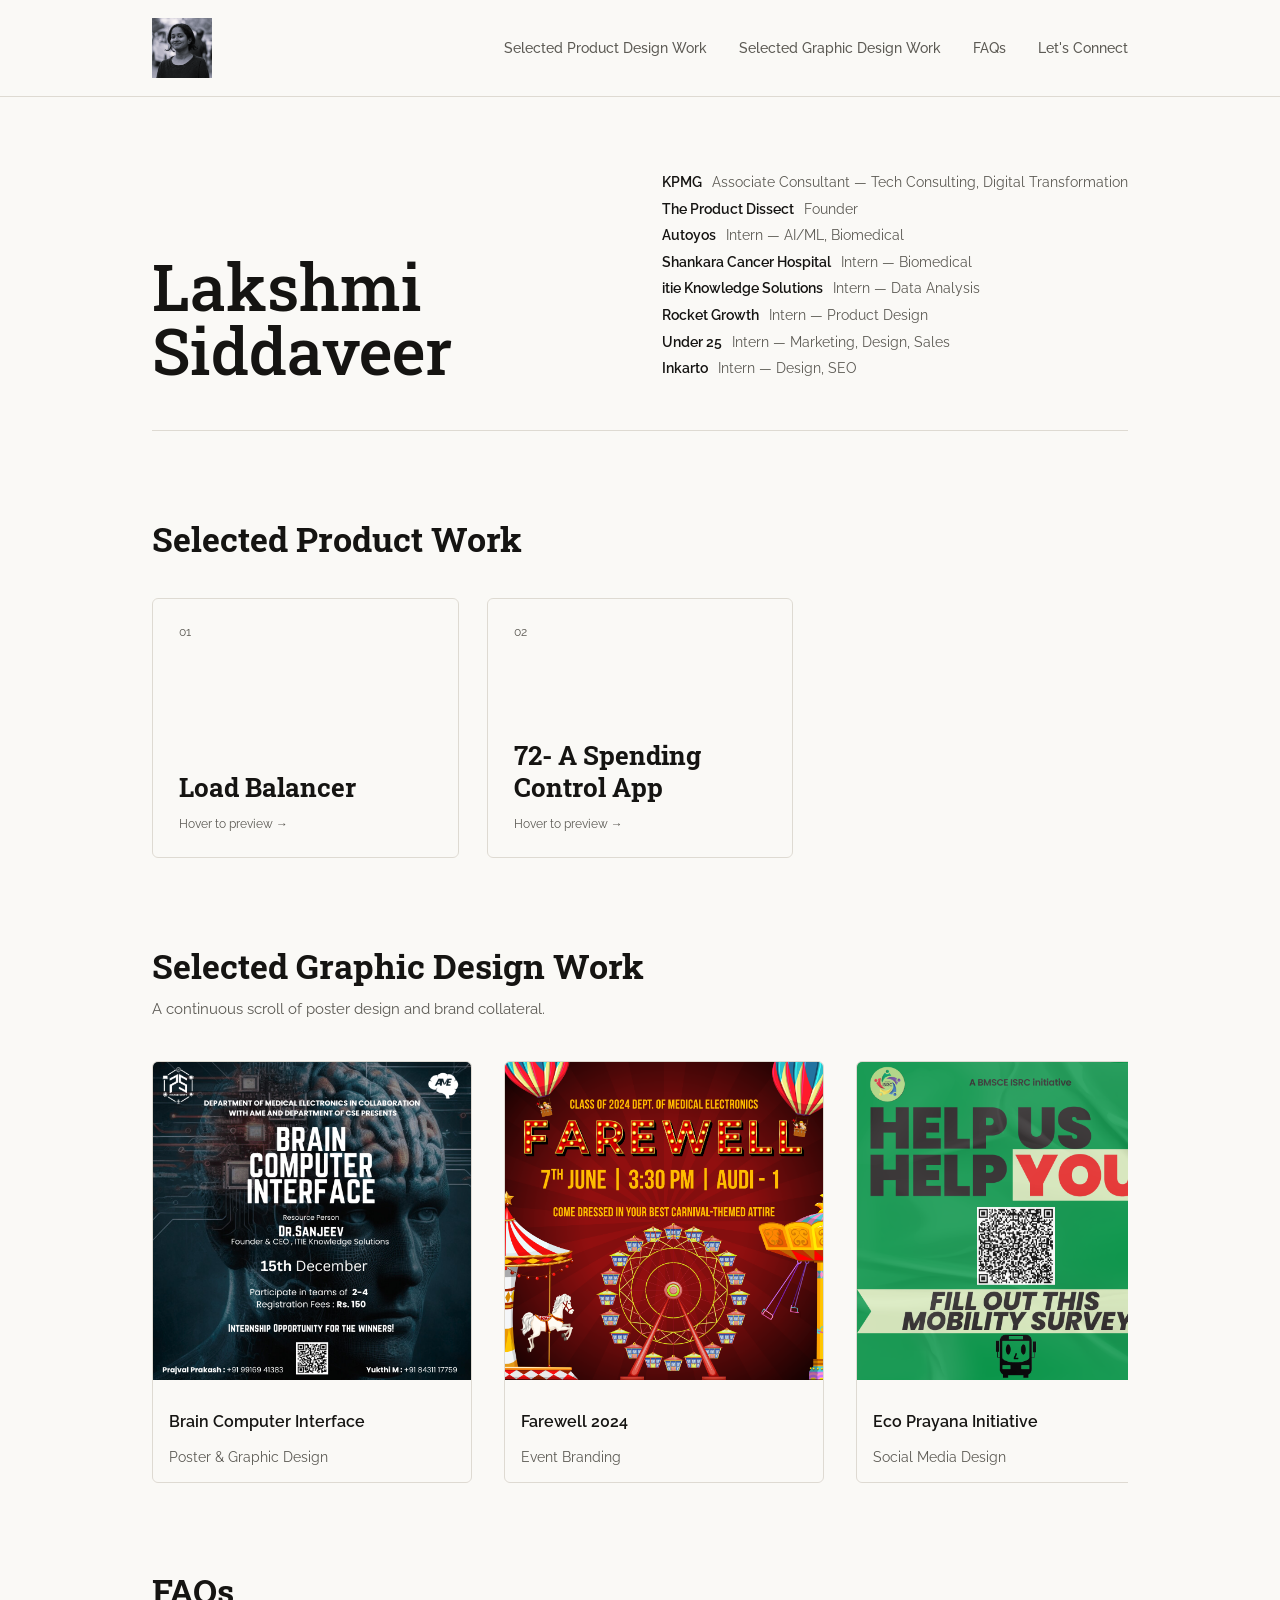
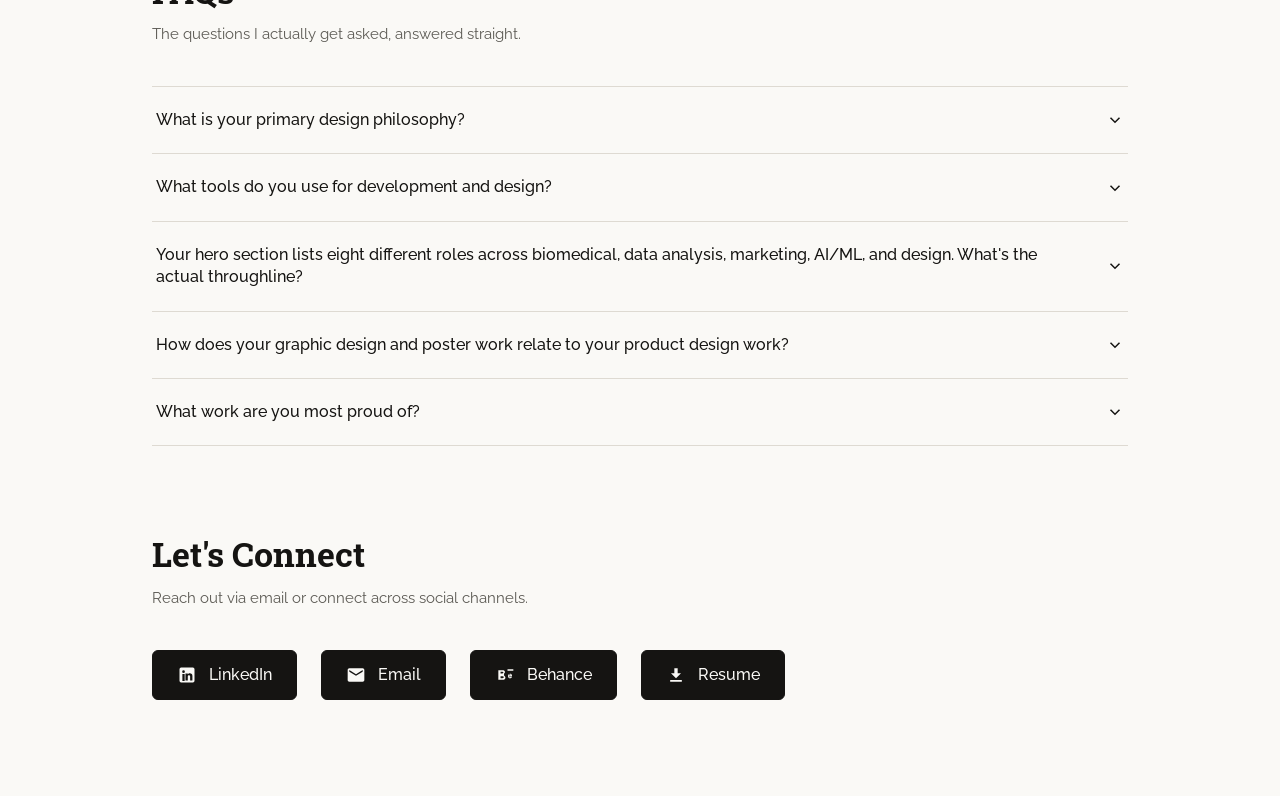
==== commit 4f23fb5c: "Updated resume" ====
--- a/index.html
+++ b/index.html
@@ -1124,7 +1124,7 @@
 
       /* ---------------- Hero Roles ---------------- */
       const roles = [
-        ["KPMG", "Analyst — Tech Consulting"],
+        ["KPMG", "Associate Consultant — Tech Consulting, Digital Transformation"],
         ["The Product Dissect", "Founder"],
         ["Autoyos", "Intern — AI/ML, Biomedical"],
         ["Shankara Cancer Hospital", "Intern — Biomedical"],
@@ -1479,7 +1479,7 @@
       const faqs = [
         {
           q: "What is your primary design philosophy?",
-          a: "I focus on human-centered design and system efficiency—cutting out unnecessary complexity so users can focus on what matters.",
+          a: "I focus on human-centered design and system efficiency, cutting out unnecessary complexity so users can focus on what matters.",
         },
         {
           q: "What tools do you use for development and design?",
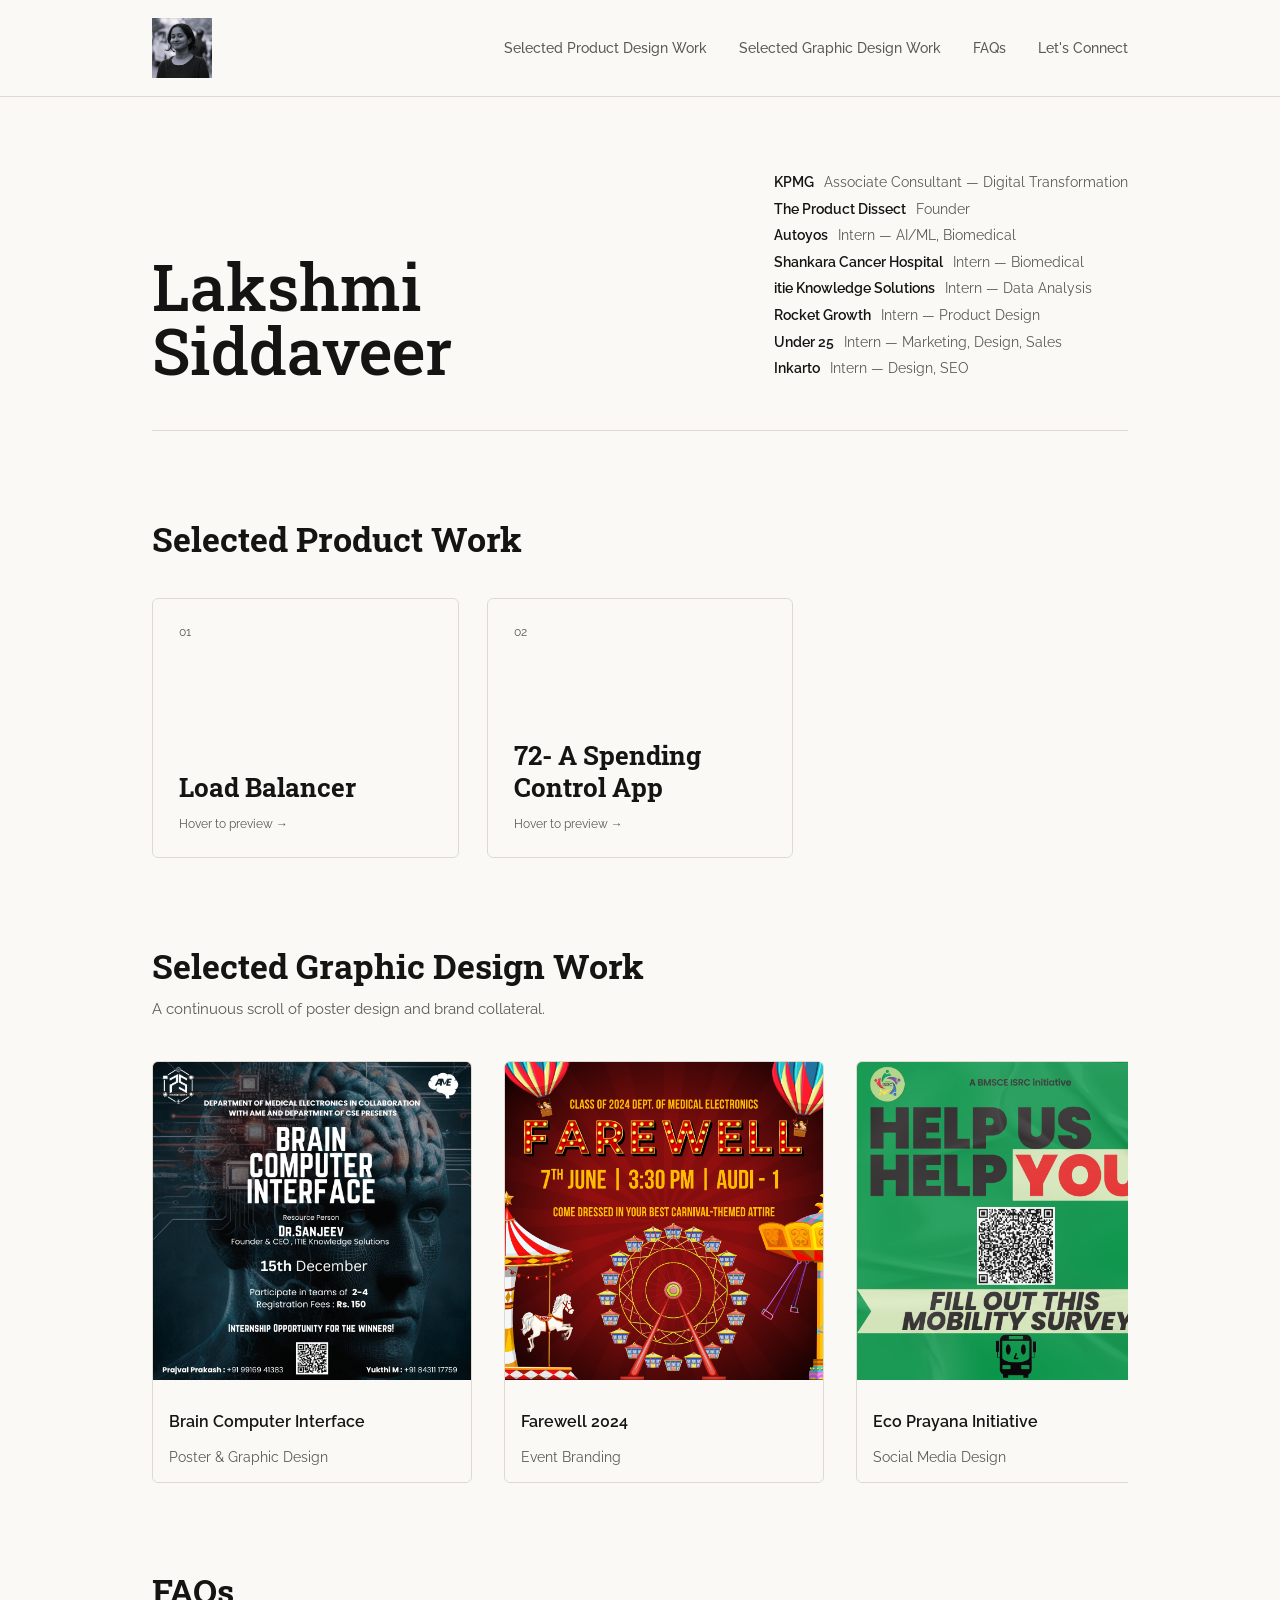
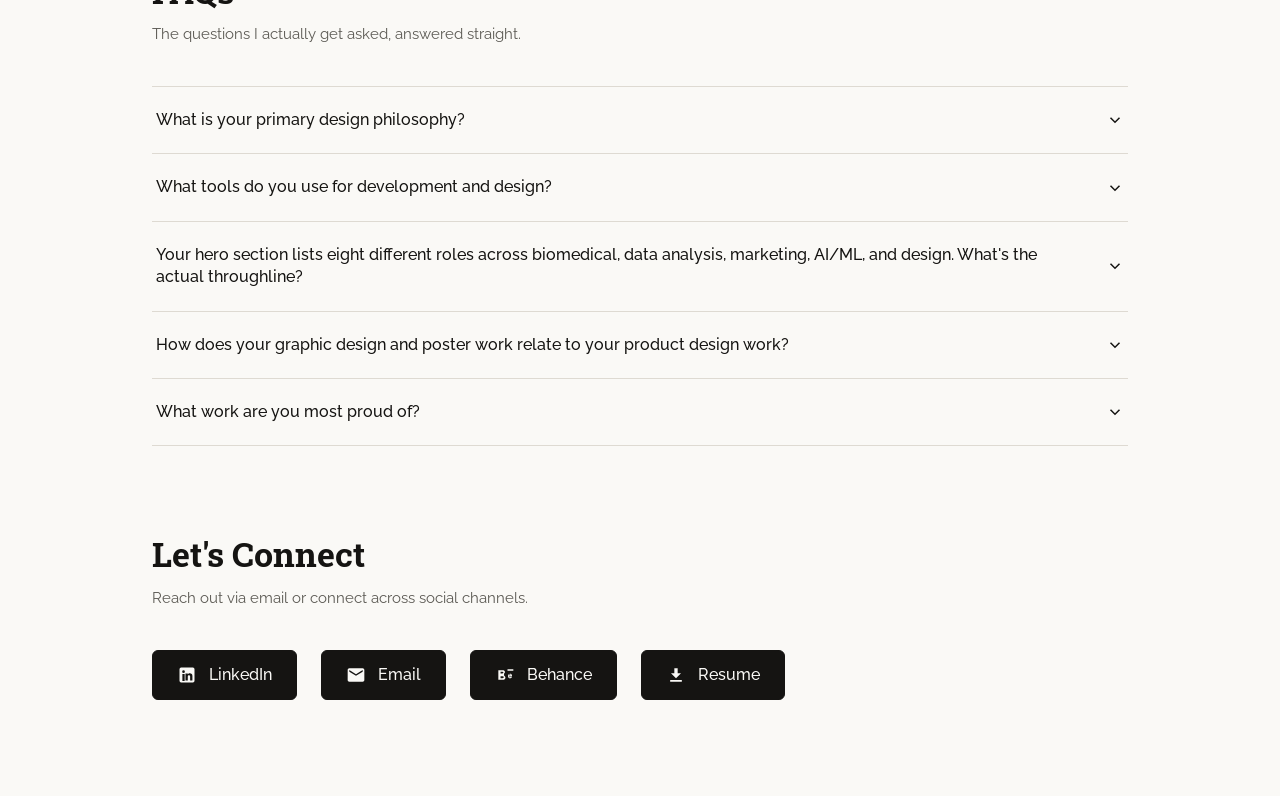
==== commit 32416242: "modified role" ====
--- a/index.html
+++ b/index.html
@@ -1124,7 +1124,7 @@
 
       /* ---------------- Hero Roles ---------------- */
       const roles = [
-        ["KPMG", "Associate Consultant — Tech Consulting, Digital Transformation"],
+        ["KPMG", "Associate Consultant — Digital Transformation"],
         ["The Product Dissect", "Founder"],
         ["Autoyos", "Intern — AI/ML, Biomedical"],
         ["Shankara Cancer Hospital", "Intern — Biomedical"],
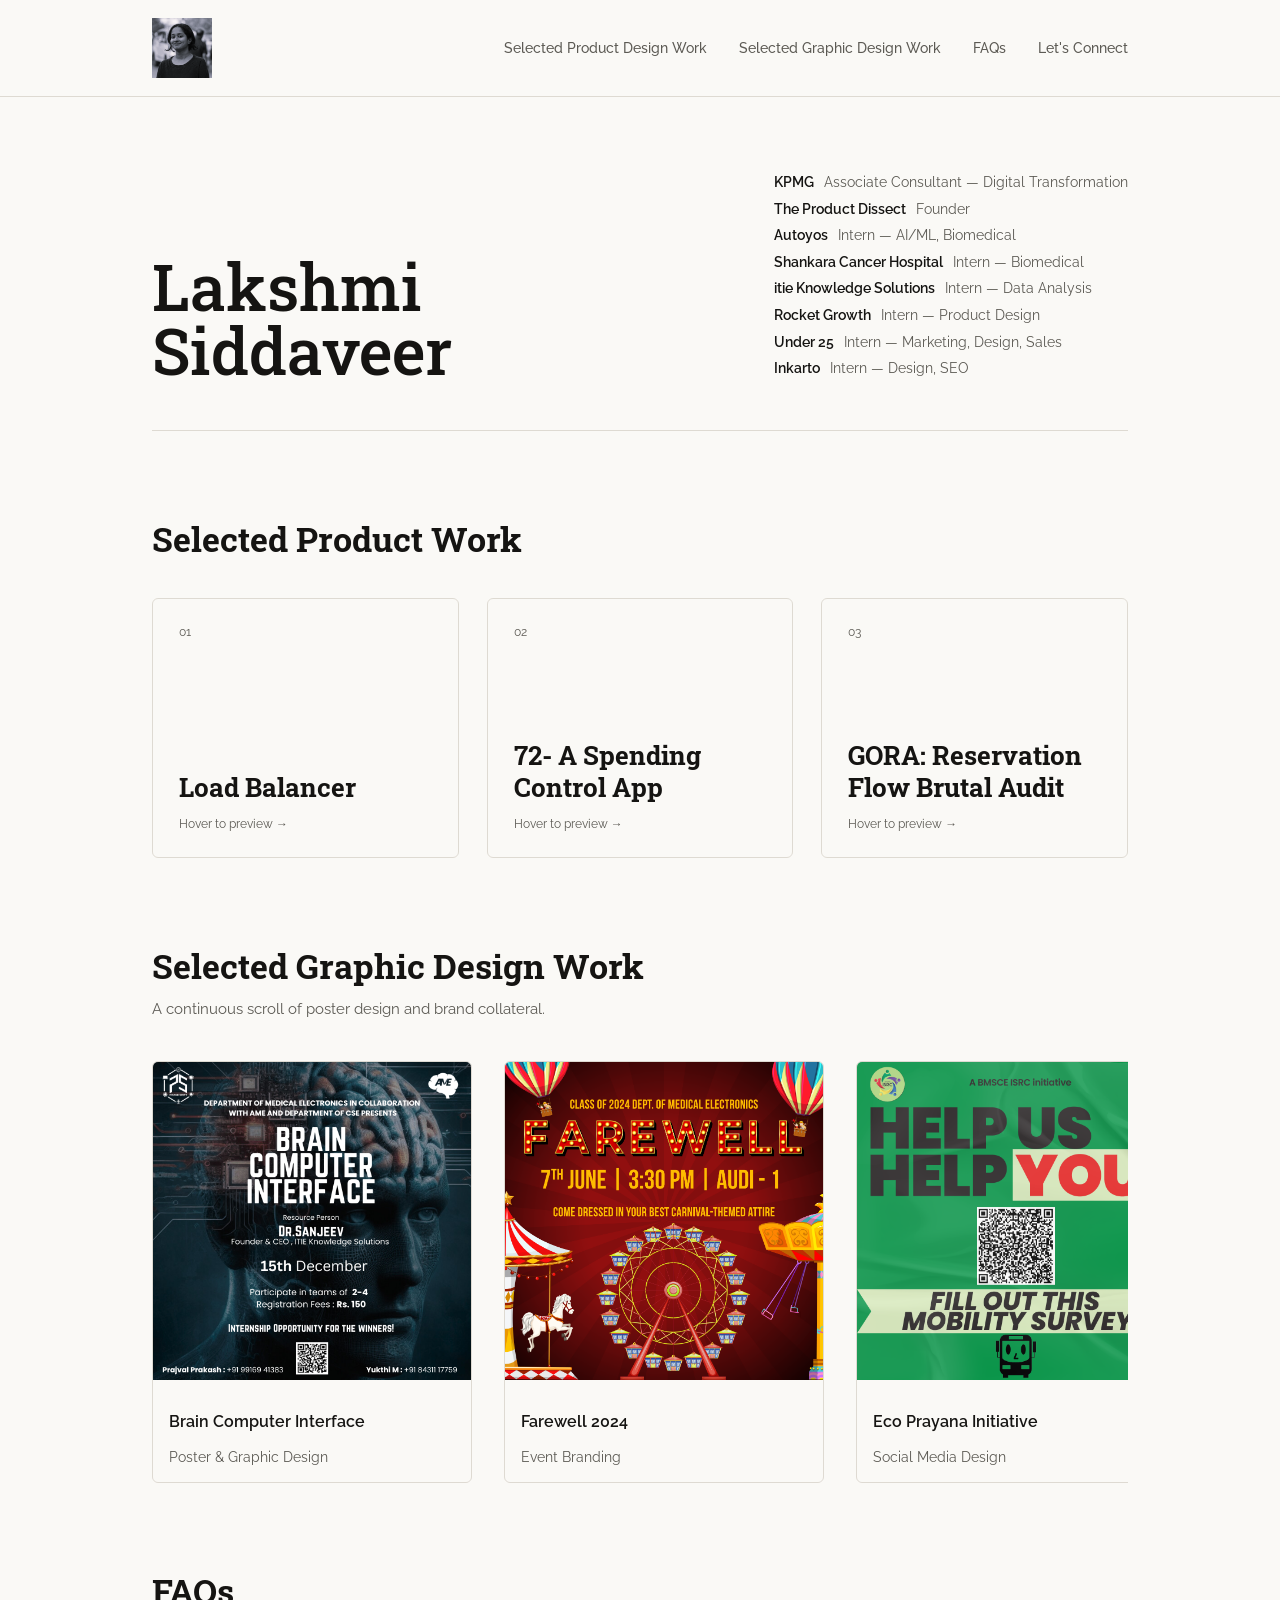
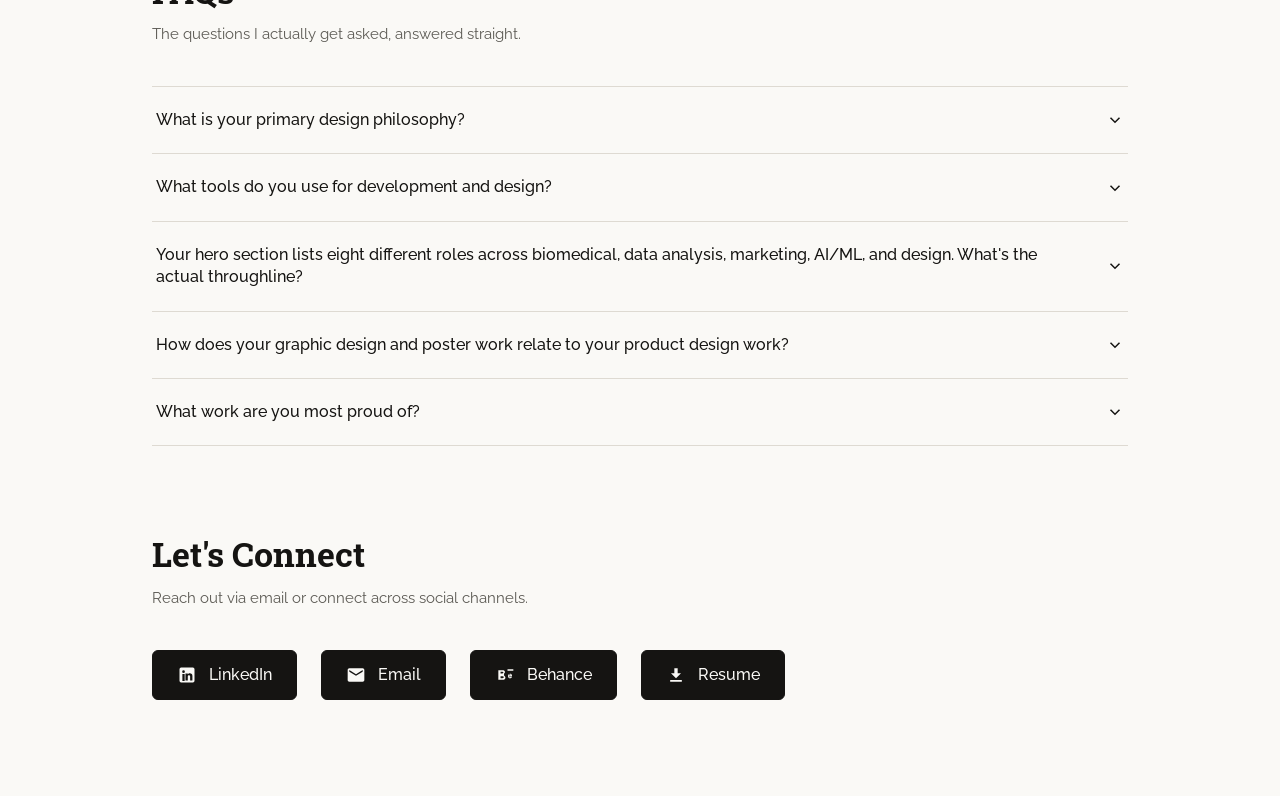
==== commit 1dbaf512: "Added GORA Project" ====
--- a/index.html
+++ b/index.html
@@ -139,12 +139,12 @@
         display: block;
       }
       .nav-logo img {
-  -webkit-touch-callout: none;
-  -webkit-user-select: none;
-  user-select: none;
-  -webkit-user-drag: none;
-  pointer-events: none;
-}
+        -webkit-touch-callout: none;
+        -webkit-user-select: none;
+        user-select: none;
+        -webkit-user-drag: none;
+        pointer-events: none;
+      }
       .logo-hover-group {
         position: relative;
         display: flex;
@@ -560,6 +560,126 @@
         cursor: pointer;
         transition: all 250ms ease-in-out;
         gap: 0.75rem;
+      }
+      .contact-item {
+        position: relative;
+        display: inline-flex;
+      }
+      .contact-tip {
+        position: absolute;
+        top: 100%;
+        left: 0;
+        margin-top: 10px;
+        z-index: 20;
+        display: flex;
+        align-items: center;
+        gap: 10px;
+        padding: 6px 6px 6px 12px;
+        border-radius: var(--radius);
+        background: var(--ink);
+        color: var(--paper);
+        font-size: 13px;
+        font-weight: 500;
+        white-space: nowrap;
+        opacity: 0;
+        visibility: hidden;
+        transform: translateY(-4px);
+        transition:
+          opacity 0.2s ease,
+          transform 0.2s ease,
+          visibility 0.2s;
+      }
+      /* invisible bridge so the chip doesn't vanish while the cursor crosses the gap */
+      .contact-tip::before {
+        content: "";
+        position: absolute;
+        top: -10px;
+        left: 0;
+        right: 0;
+        height: 10px;
+      }
+      .contact-item:hover .contact-tip,
+      .contact-item:focus-within .contact-tip {
+        opacity: 1;
+        visibility: visible;
+        transform: translateY(0);
+      }
+      .contact-tip-text {
+        overflow: hidden;
+        text-overflow: ellipsis;
+      }
+      .copy-btn {
+        display: inline-flex;
+        align-items: center;
+        justify-content: center;
+        width: 28px;
+        height: 28px;
+        padding: 0;
+        border: none;
+        border-radius: 4px;
+        background: transparent;
+        color: inherit;
+        cursor: pointer;
+        flex-shrink: 0;
+        transition: background 0.2s ease;
+      }
+      .copy-btn:hover,
+      .copy-btn:focus-visible {
+        background: color-mix(in srgb, var(--paper) 20%, transparent);
+      }
+      .copy-btn svg {
+        width: 16px;
+        height: 16px;
+        fill: currentColor;
+      }
+      .copy-btn .icon-check {
+        display: none;
+      }
+      .copy-btn.is-copied .icon-copy {
+        display: none;
+      }
+      .copy-btn.is-copied .icon-check {
+        display: block;
+      }
+
+      /* touch devices: no hover, so show the value permanently under each button */
+      /* phones and narrow windows: equal-width buttons, value always visible */
+      @media (hover: none), (max-width: 600px) {
+        .contact-buttons > .btn,
+        .contact-item,
+        .contact-item .btn {
+          width: 100%;
+        }
+        .contact-item {
+          display: flex;
+          flex-direction: column;
+          align-items: stretch;
+        }
+        .contact-tip {
+          position: static;
+          margin-top: 8px;
+          padding: 8px 8px 8px 14px;
+          justify-content: space-between;
+          opacity: 1;
+          visibility: visible;
+          transform: none;
+          background: color-mix(in srgb, var(--ink) 8%, transparent);
+          border: 1px solid color-mix(in srgb, var(--ink) 22%, transparent);
+          color: var(--ink);
+          -webkit-backdrop-filter: blur(6px);
+          backdrop-filter: blur(6px);
+        }
+        .contact-tip::before {
+          display: none;
+        }
+        .contact-tip-text {
+          flex: 1;
+          min-width: 0;
+        }
+        .copy-btn:hover,
+        .copy-btn:focus-visible {
+          background: color-mix(in srgb, var(--ink) 15%, transparent);
+        }
       }
       .btn:hover {
         background-color: var(--signal);
@@ -814,6 +934,9 @@
           filter: none !important;
           transform: none !important;
         }
+        .contact-tip {
+          transition: none !important;
+        }
       }
     </style>
   </head>
@@ -825,7 +948,11 @@
         <!-- <a href="#top" class="nav-logo">LS</a> -->
         <div class="logo-hover-group">
           <a href="#top" class="nav-logo">
-            <img src="src\WithoutIDCardBW.png" alt="Lakshmi Siddaveer logo"oncontextmenu="return false;" />
+            <img
+              src="src\WithoutIDCardBW.png"
+              alt="Lakshmi Siddaveer logo"
+              oncontextmenu="return false;"
+            />
           </a>
           <span class="nav-tagline" id="navTagline"
             >Let's Build Cool Stuff!</span
@@ -1002,48 +1129,113 @@
           <p>Reach out via email or connect across social channels.</p>
         </div>
         <div class="contact-buttons">
-          <a
-            href="https://www.linkedin.com/in/lakshmi-siddaveer"
-            class="btn"
-            target="_blank"
-            rel="noopener noreferrer"
-            aria-label="Connect on LinkedIn"
-          >
-            <svg class="btn-icon" viewBox="0 0 24 24" fill="currentColor">
-              <path
-                d="M19 3a2 2 0 0 1 2 2v14a2 2 0 0 1-2 2H5a2 2 0 0 1-2-2V5a2 2 0 0 1 2-2h14m-.5 15.5v-5.3a3.26 3.26 0 0 0-3.26-3.26c-.85 0-1.84.52-2.28 1.3v-1.11h-2.79v8.37h2.79v-4.93c0-.77.62-1.4 1.39-1.4a1.4 1.4 0 0 1 1.4 1.4v4.93h2.75M6.46 10.9v8.37H9.2V10.9H6.46M7.83 6.4a1.6 1.6 0 1 0 1.6 1.6 1.6 1.6 0 0 0-1.6-1.6z"
-              />
-            </svg>
-            <span>LinkedIn</span>
-          </a>
-
-          <a
-            href="mailto:lakshmisiddaveer@gmail.com"
-            class="btn"
-            aria-label="Send an email"
-          >
-            <svg class="btn-icon" viewBox="0 0 24 24" fill="currentColor">
-              <path
-                d="M20 4H4c-1.1 0-1.99.9-1.99 2L2 18c0 1.1.9 2 2 2h16c1.1 0 2-.9 2-2V6c0-1.1-.9-2-2-2zm0 4l-8 5-8-5V6l8 5 8-5v2z"
-              />
-            </svg>
-            <span>Email</span>
-          </a>
-
-          <a
-            href="https://behance.net/lakshmisiddave"
-            class="btn"
-            target="_blank"
-            rel="noopener noreferrer"
-            aria-label="View portfolio on Behance"
-          >
-            <svg class="btn-icon" viewBox="0 0 24 24" fill="currentColor">
-              <path
-                d="M22 7h-7V5h7v2zm-1.72 5.03c-.22-.98-.94-1.68-2.2-1.68-1.57 0-2.42 1.19-2.42 2.76 0 1.62.88 2.76 2.45 2.76 1.1 0 1.88-.54 2.15-1.55h-1.68c-.12.33-.37.52-.77.52-.61 0-1.02-.45-1.05-1.16h3.58c.02-.19.04-.45.04-.65 0-.32-.03-.73-.1-1zm-3.53.22c.07-.63.45-1.02.99-1.02.52 0 .88.37.95 1.02h-1.94zM10.84 10.3c.69-.37 1.12-1.03 1.12-1.89 0-1.42-1.08-2.21-2.82-2.21H4v11.6h5.45c1.87 0 3.05-.88 3.05-2.43 0-1.19-.68-2.09-1.66-2.67zM6.65 8.12h2.2c.81 0 1.28.37 1.28.98 0 .63-.49 1.02-1.28 1.02h-2.2V8.12zm2.4 7.74h-2.4v-2.22h2.4c.9 0 1.41.4 1.41 1.1 0 .73-.51 1.12-1.41 1.12z"
-              />
-            </svg>
-            <span>Behance</span>
-          </a>
+          <div class="contact-item">
+            <a
+              href="https://www.linkedin.com/in/lakshmi-siddaveer"
+              class="btn"
+              target="_blank"
+              rel="noopener noreferrer"
+              aria-label="Connect on LinkedIn"
+            >
+              <svg class="btn-icon" viewBox="0 0 24 24" fill="currentColor">
+                <path
+                  d="M19 3a2 2 0 0 1 2 2v14a2 2 0 0 1-2 2H5a2 2 0 0 1-2-2V5a2 2 0 0 1 2-2h14m-.5 15.5v-5.3a3.26 3.26 0 0 0-3.26-3.26c-.85 0-1.84.52-2.28 1.3v-1.11h-2.79v8.37h2.79v-4.93c0-.77.62-1.4 1.39-1.4a1.4 1.4 0 0 1 1.4 1.4v4.93h2.75M6.46 10.9v8.37H9.2V10.9H6.46M7.83 6.4a1.6 1.6 0 1 0 1.6 1.6 1.6 1.6 0 0 0-1.6-1.6z"
+                />
+              </svg>
+              <span>LinkedIn</span>
+            </a>
+            <div class="contact-tip">
+              <span class="contact-tip-text"
+                >linkedin.com/in/lakshmi-siddaveer</span
+              >
+              <button
+                class="copy-btn"
+                type="button"
+                data-copy="https://www.linkedin.com/in/lakshmi-siddaveer"
+                data-label="Copy LinkedIn link"
+                aria-label="Copy LinkedIn link"
+              >
+                <svg class="icon-copy" viewBox="0 0 24 24">
+                  <path
+                    d="M16 1H4c-1.1 0-2 .9-2 2v14h2V3h12V1zm3 4H8c-1.1 0-2 .9-2 2v14c0 1.1.9 2 2 2h11c1.1 0 2-.9 2-2V7c0-1.1-.9-2-2-2zm0 16H8V7h11v14z"
+                  />
+                </svg>
+                <svg class="icon-check" viewBox="0 0 24 24">
+                  <path d="M9 16.17L4.83 12l-1.42 1.41L9 19 21 7l-1.41-1.41z" />
+                </svg>
+              </button>
+            </div>
+          </div>
+
+          <div class="contact-item">
+            <a
+              href="mailto:lakshmisiddaveer@gmail.com"
+              class="btn"
+              aria-label="Send an email"
+            >
+              <svg class="btn-icon" viewBox="0 0 24 24" fill="currentColor">
+                <path
+                  d="M20 4H4c-1.1 0-1.99.9-1.99 2L2 18c0 1.1.9 2 2 2h16c1.1 0 2-.9 2-2V6c0-1.1-.9-2-2-2zm0 4l-8 5-8-5V6l8 5 8-5v2z"
+                />
+              </svg>
+              <span>Email</span>
+            </a>
+            <div class="contact-tip">
+              <span class="contact-tip-text">lakshmisiddaveer@gmail.com</span>
+              <button
+                class="copy-btn"
+                type="button"
+                data-copy="lakshmisiddaveer@gmail.com"
+                data-label="Copy email address"
+                aria-label="Copy email address"
+              >
+                <svg class="icon-copy" viewBox="0 0 24 24">
+                  <path
+                    d="M16 1H4c-1.1 0-2 .9-2 2v14h2V3h12V1zm3 4H8c-1.1 0-2 .9-2 2v14c0 1.1.9 2 2 2h11c1.1 0 2-.9 2-2V7c0-1.1-.9-2-2-2zm0 16H8V7h11v14z"
+                  />
+                </svg>
+                <svg class="icon-check" viewBox="0 0 24 24">
+                  <path d="M9 16.17L4.83 12l-1.42 1.41L9 19 21 7l-1.41-1.41z" />
+                </svg>
+              </button>
+            </div>
+          </div>
+
+          <div class="contact-item">
+            <a
+              href="https://behance.net/lakshmisiddave"
+              class="btn"
+              target="_blank"
+              rel="noopener noreferrer"
+              aria-label="View portfolio on Behance"
+            >
+              <svg class="btn-icon" viewBox="0 0 24 24" fill="currentColor">
+                <path
+                  d="M22 7h-7V5h7v2zm-1.72 5.03c-.22-.98-.94-1.68-2.2-1.68-1.57 0-2.42 1.19-2.42 2.76 0 1.62.88 2.76 2.45 2.76 1.1 0 1.88-.54 2.15-1.55h-1.68c-.12.33-.37.52-.77.52-.61 0-1.02-.45-1.05-1.16h3.58c.02-.19.04-.45.04-.65 0-.32-.03-.73-.1-1zm-3.53.22c.07-.63.45-1.02.99-1.02.52 0 .88.37.95 1.02h-1.94zM10.84 10.3c.69-.37 1.12-1.03 1.12-1.89 0-1.42-1.08-2.21-2.82-2.21H4v11.6h5.45c1.87 0 3.05-.88 3.05-2.43 0-1.19-.68-2.09-1.66-2.67zM6.65 8.12h2.2c.81 0 1.28.37 1.28.98 0 .63-.49 1.02-1.28 1.02h-2.2V8.12zm2.4 7.74h-2.4v-2.22h2.4c.9 0 1.41.4 1.41 1.1 0 .73-.51 1.12-1.41 1.12z"
+                />
+              </svg>
+              <span>Behance</span>
+            </a>
+            <div class="contact-tip">
+              <span class="contact-tip-text">behance.net/lakshmisiddave</span>
+              <button
+                class="copy-btn"
+                type="button"
+                data-copy="https://behance.net/lakshmisiddave"
+                data-label="Copy Behance link"
+                aria-label="Copy Behance link"
+              >
+                <svg class="icon-copy" viewBox="0 0 24 24">
+                  <path
+                    d="M16 1H4c-1.1 0-2 .9-2 2v14h2V3h12V1zm3 4H8c-1.1 0-2 .9-2 2v14c0 1.1.9 2 2 2h11c1.1 0 2-.9 2-2V7c0-1.1-.9-2-2-2zm0 16H8V7h11v14z"
+                  />
+                </svg>
+                <svg class="icon-check" viewBox="0 0 24 24">
+                  <path d="M9 16.17L4.83 12l-1.42 1.41L9 19 21 7l-1.41-1.41z" />
+                </svg>
+              </button>
+            </div>
+          </div>
 
           <a
             href="src/Lakshmi_Siddaveer_Designer_Resume.pdf"
@@ -1139,11 +1331,11 @@
         heroRoles.innerHTML = roles
           .map(
             ([org, title]) => `
-              <div class="role-row">
-                <div class="org">${org}</div>
-                <div class="title">${title}</div>
-              </div>
-            `,
+                    <div class="role-row">
+                      <div class="org">${org}</div>
+                      <div class="title">${title}</div>
+                    </div>
+                  `,
           )
           .join("");
       }
@@ -1182,8 +1374,8 @@
       const projects = [
         {
           name: "Load Balancer",
-          domain: "Personal productivity tool",
-          role: "Concept, design, build",
+          domain: "Personal Productivity Tool",
+          role: "Concept, Design, Build",
           sections: [
             {
               heading1: "Why",
@@ -1336,6 +1528,108 @@
             },
           ],
         },
+        {
+          name: "GORA: Reservation Flow Brutal Audit",
+          domain: "E-Commerce · Two-Sided Marketplaces · SportsTech & Leisure",
+          role: "Product Management: Growth & Funnel Optimization",
+          sections: [
+            {
+              heading1:
+                "Optimizing a high-traffic booking funnel to decrease checkout friction and unlock beginner user acquisition. ",
+            },
+            {
+              heading1: "1. The Problem",
+              heading2:
+                "Spotting the Cognitive Overhead in GORA's Booking Funnel",
+              image: {
+                src: "src/GORA-audit-screenshot.png",
+                alt: "A snippet from the Heuristics Audit that was conducted on GORA platform, the image contains annotation on the issue seen",
+              },
+              paragraphs: [
+                "Rakuten GORA is already the market leader for online golf bookings in Japan, but they're trying to grow by bringing beginner and casual golfers into the ecosystem. I wanted to see why these new users were dropping off, so I dug into the core reservation flow.",
+                "I ran a heuristic evaluation on the checkout path and found a ton of interaction friction. The current UI assumes a really advanced user mental model, it basically expects a first-time casual golfer to already have the domain knowledge of a pro and a perfect map of Japan memorised.",
+                "Because the interface forces so much cognitive overhead onto rookies, it creates a massive learning curve. I realised this friction was the main culprit causing immediate funnel abandonment and tanking their conversion rates.",
+              ],
+            },
+            {
+              heading1: "2. The Alternative",
+              heading2: "How Do We Fix the Funnel?",
+              paragraphs: [
+                "To modernise GORA’s reservation path and capture the next generation of golfers, I evaluated three distinct strategic directions:",
+              ],
+              bullets: [
+                "Option A: The Complete Overhaul (Rebuild the Entire Booking Engine). Tear down the legacy tech stack and launch a modern, single-page application experience from scratch.",
+                "Option B: The Hyper-Segmented Fork ('Beginner Mode' vs. 'Pro Mode'). Build a toggle switch at the top of the app that completely changes the layout, terminology, and interface based on the user's self-selected expertise.",
+                "Option C: The Friction Surgery (Targeted, High-Severity UI Alignment). Leave the backend infrastructure intact but ruthlessly eliminate high-friction cognitive blocks on the initial search form and the course detail pages, pulling existing UI components forward to create consistency..",
+              ],
+            },
+            {
+              heading1: "3. The Trade offs",
+              heading2: "Making the Product Call",
+              paragraphs: [
+                "You can’t build everything at once. You have to balance engineering complexity against customer impact. Here is why I chose Option C (Friction Surgery):",
+              ],
+              image: {
+                src: "src/Gora_Pros_Tradeoffs_table.png",
+                alt: "A table of 3 options for fixing GORA's problems mapped to their respective Pros and Tradeoffs",
+              },
+            },
+            {
+              paragraphs: [
+                "The Product Decision: Option C is the highest leverage MVP. Why build a whole new 'Pro Mode' when GORA’s existing results sidebar already features modern UI patterns (like dual-handle price sliders)? By migrating those existing components to the front of the funnel, we solve the highest-severity friction points with minimal development hours.",
+              ],
+            },
+            {
+              heading1: "4. Execution",
+              heading2: "The High-Friction Culprits & The PM Redesign",
+              paragraphs: [
+                "I mapped out the critical drop-off points across the reservation flow and translated them into clear, actionable product requirements.",
+              ],
+            },
+            {
+              heading2:
+                "Phase 1: Optimizing the Search Form (Fixing the Top of the Funnel)",
+              bullets: [
+                "The Date Selection Cognitive Load: I noticed the UI forces users to parse a three-month calendar without a visual legend, while separating month, day, and duration into isolated input fields.",
+                "My Solution: I unified these fields into a singular date-range picker component, eliminating the need for users to mentally calculate duration in a standalone dropdown.",
+                "The Prefectures Choice Overload: Looking at the location selection, I found a dense matrix of checkboxes that relies heavily on the user's recall of Japanese geography rather than recognition.",
+                "My Solution: To lower this barrier, I implemented a few UI accelerators: an autocomplete search bar, a geolocation 'Near Me' toggle, and an interactive map overlay.",
+                "The Component Inconsistency: I spotted a major heuristic violation where the initial search form uses a rigid ¥1,000-increment dropdown for budgeting, while the search results page utilizes a fluid dual-handle range slider.",
+                "My Solution: I removed this design friction by repurposing that existing, high-performing range-slider component and moving it upstream directly into the initial search screen.",
+              ],
+            },
+            {
+              heading2:
+                "Phase 2: Redesigning the Course Detail Page (Reducing Mid-Funnel Friction)",
+              bullets: [
+                "The Information Architecture Blindspot: I noticed the page displays rich media and course specs, but completely masks the actual cost, forcing a delayed information disclosure until users click deeper into the checkout flow.",
+                "My Solution: I adapted a proven e-commerce design pattern by introducing a persistent 'From ¥X per round' price anchor near the top hero section, giving users immediate clarity without the guesswork.",
+                "The Biased Default State: I found that the pricing engine automatically defaults the gender toggle to 'Male' without providing any contextual transparency as to why gender alters the tariff dynamic.",
+                "My Solution: I updated the system to default to a neutral state or dynamically pull from the logged-in user's profile data, adding an inline tooltip to explain regional golf course pricing standards.",
+                "The Domain Jargon Barrier: While reviewing the typography and content, I realized the interface relies heavily on niche golf terminology like 'Near-pin' and 'Driving Contest' without any onboarding support for casual players.",
+                "My Solution: I designed a scannable 'Course at a Glance' metadata card to surface high-level insights (e.g., beginner-friendly difficulty, travel distance from Tokyo) and paired the technical terms with progressive disclosure tooltips.",
+              ],
+            },
+            {
+              heading1: "5. Success Metrics",
+              heading2: "What We Are Tracking",
+              paragraphs: [
+                "We shouldn't just ship features and walk away; we gotta measure outcomes. To validate if these changes actually open up GORA to the casual market, I would track the following product KPIs",
+              ],
+              bullets: [
+                "Primary Metric: Booking Conversion Rate (The percentage of users who start a search and successfully complete a reservation).",
+                "Secondary Metric: Funnel Drop-off Rate on the initial Search Screen (Targeting a significant reduction in abandonment due to the new unified date and price pickers).",
+                "Growth Segment Metric: New User / First-Time Bookings (Tracking the volume increase in users self-identifying as beginners or casual players).",
+              ],
+            },
+            {
+              paragraphs: [
+                "Thanks for reading this far! If you’re currently working on a product that has a frustrating user flow or a leaky funnel, I’d love to help out as a thank you. Send it over, and I'll run a quick heuristic audit on that flow to help you fix the friction.",
+                "Email: lakshmisiddaveer@gmail.com/ hello@theproductdissect.com",
+              ],
+            },
+          ],
+        },
       ];
 
       const cardGrid = document.getElementById("cardGrid");
@@ -1343,25 +1637,25 @@
         cardGrid.innerHTML = projects
           .map(
             (p, index) => `
-              <div class="card-scene">
-                <div class="card" data-index="${index}" tabindex="0" role="button" aria-label="${p.name}">
-                  <div class="card-face card-front">
-                    <div class="kicker">0${index + 1}</div>
-                    <div class="name">${p.name}</div>
-                    <div class="hint">Hover to preview &rarr;</div>
-                  </div>
-                  <div class="card-face card-back">
-                    <div>
-                      <div class="field-label">DOMAIN</div>
-                      <div class="domain">${p.domain}</div>
-                      <div class="field-label">ROLE</div>
-                      <div class="role">${p.role}</div>
+                    <div class="card-scene">
+                      <div class="card" data-index="${index}" tabindex="0" role="button" aria-label="${p.name}">
+                        <div class="card-face card-front">
+                          <div class="kicker">0${index + 1}</div>
+                          <div class="name">${p.name}</div>
+                          <div class="hint">Hover to preview &rarr;</div>
+                        </div>
+                        <div class="card-face card-back">
+                          <div>
+                            <div class="field-label">DOMAIN</div>
+                            <div class="domain">${p.domain}</div>
+                            <div class="field-label">ROLE</div>
+                            <div class="role">${p.role}</div>
+                          </div>
+                          <div class="open-hint">Click to open write-up &rarr;</div>
+                        </div>
+                      </div>
                     </div>
-                    <div class="open-hint">Click to open write-up &rarr;</div>
-                  </div>
-                </div>
-              </div>
-            `,
+                  `,
           )
           .join("");
       }
@@ -1399,8 +1693,8 @@
               : "";
             const video = section.video
               ? `<video controls playsinline ${section.video.poster ? `poster="${section.video.poster}"` : ""}>
-                <source src="${section.video.src}" type="video/mp4">
-                </video>`
+                      <source src="${section.video.src}" type="video/mp4">
+                      </video>`
               : "";
             return `<div class="modal-section">${heading1}${heading2}${paragraphs}${bullets}${image}${link}${video}</div>`;
           })
@@ -1505,20 +1799,20 @@
         faqList.innerHTML = faqs
           .map(
             (item, index) => `
-        <div class="faq-item">
-          <button class="faq-question" onclick="toggleFaq(${index})">
-            <span class="q-text">${item.q}</span>
-            <svg class="faq-chevron" viewBox="0 0 24 24" fill="none" stroke="currentColor" stroke-width="2">
-              <polyline points="6 9 12 15 18 9"></polyline>
-            </svg>
-          </button>
-          <div class="faq-answer-wrap">
-            <div class="faq-answer-inner">
-              <p class="faq-answer">${item.a}</p>
-            </div>
-          </div>
-        </div>
-      `,
+              <div class="faq-item">
+                <button class="faq-question" onclick="toggleFaq(${index})">
+                  <span class="q-text">${item.q}</span>
+                  <svg class="faq-chevron" viewBox="0 0 24 24" fill="none" stroke="currentColor" stroke-width="2">
+                    <polyline points="6 9 12 15 18 9"></polyline>
+                  </svg>
+                </button>
+                <div class="faq-answer-wrap">
+                  <div class="faq-answer-inner">
+                    <p class="faq-answer">${item.a}</p>
+                  </div>
+                </div>
+              </div>
+            `,
           )
           .join("");
       }
@@ -1528,6 +1822,31 @@
         const items = document.querySelectorAll(".faq-item");
         items[index].classList.toggle("is-open");
       }
+      /* ---------------- Copy contact values ---------------- */
+      document.querySelectorAll(".copy-btn").forEach((btn) => {
+        btn.addEventListener("click", async () => {
+          const value = btn.dataset.copy;
+          try {
+            await navigator.clipboard.writeText(value);
+          } catch {
+            // fallback for older browsers or opening the file straight from disk
+            const ta = document.createElement("textarea");
+            ta.value = value;
+            ta.style.position = "fixed";
+            ta.style.opacity = "0";
+            document.body.appendChild(ta);
+            ta.select();
+            document.execCommand("copy");
+            ta.remove();
+          }
+          btn.classList.add("is-copied");
+          btn.setAttribute("aria-label", "Copied");
+          setTimeout(() => {
+            btn.classList.remove("is-copied");
+            btn.setAttribute("aria-label", btn.dataset.label);
+          }, 1600);
+        });
+      });
     </script>
   </body>
 </html>
